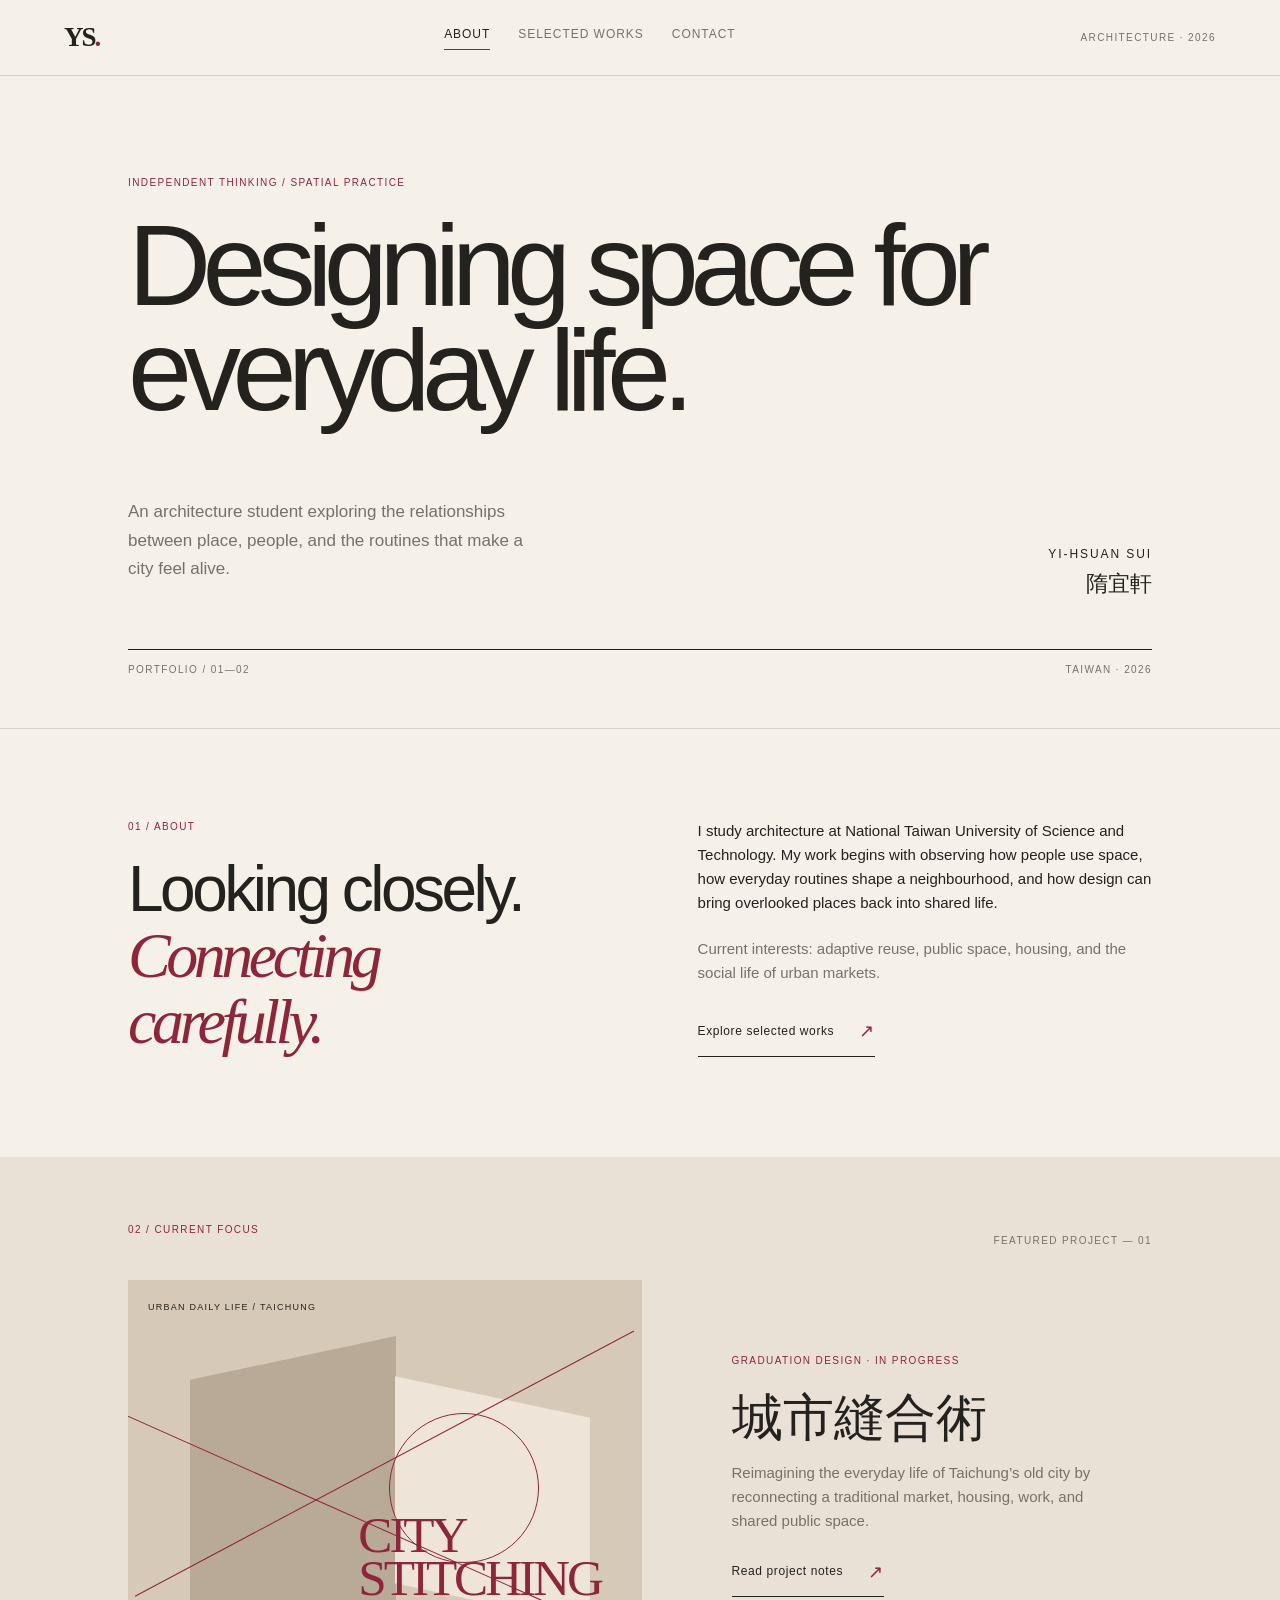
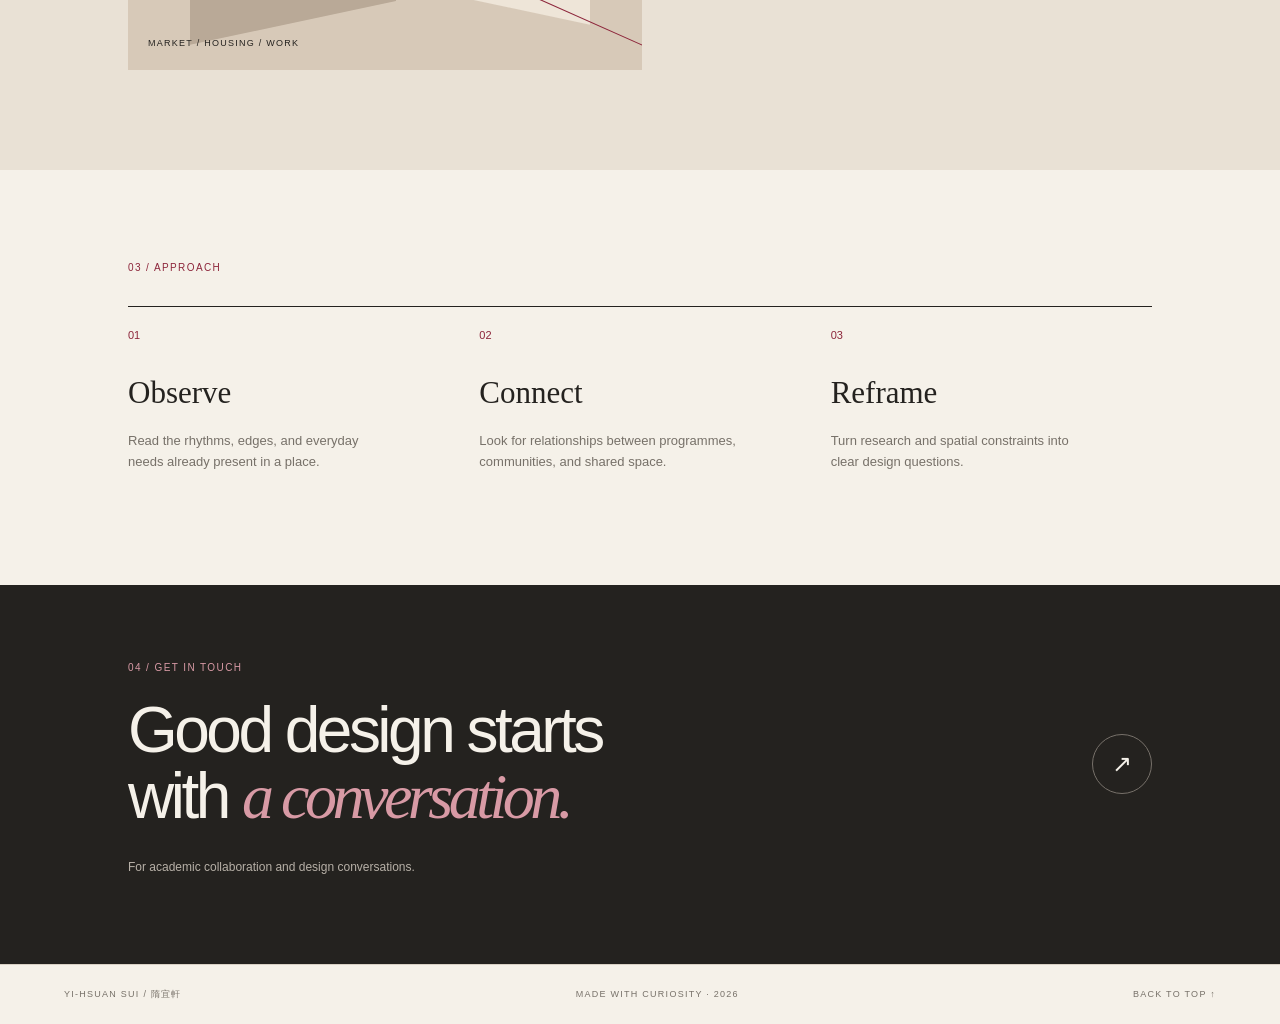
==== index.html @ 36f295ce "chore: create initial portfolio website" ====
<!doctype html>
<html lang="en">
<head>
  <meta charset="utf-8">
  <meta name="viewport" content="width=device-width, initial-scale=1">
  <meta name="description" content="Yi-Hsuan Sui — architecture, space, and everyday urban life.">
  <title>Yi-Hsuan Sui — Portfolio</title>
  <link rel="stylesheet" href="styles.css">
</head>
<body>
  <header class="site-header">
    <a class="wordmark" href="index.html">YS<span>.</span></a>
    <nav aria-label="Main navigation">
      <a class="active" href="index.html">About</a>
      <a href="works.html">Selected works</a>
      <a href="#contact">Contact</a>
    </nav>
    <span class="header-note">ARCHITECTURE · 2026</span>
  </header>

  <main>
    <section class="hero section-wrap">
      <p class="eyebrow" id="intro-kicker">INDEPENDENT THINKING / SPATIAL PRACTICE</p>
      <h1 id="hero-title">Designing space<br>for <em>everyday life.</em></h1>
      <div class="hero-bottom">
        <p class="hero-copy" id="hero-copy">An architecture student exploring the relationships between place, people, and the routines that make a city feel alive.</p>
        <div class="name-lockup">
          <span class="name-en" id="name-en">YI-HSUAN SUI</span>
          <span class="name-zh" id="name-zh">隋宜軒</span>
        </div>
      </div>
      <div class="hero-rule"><span>PORTFOLIO / 01—02</span><span>TAIWAN · 2026</span></div>
    </section>

    <section class="intro-grid section-wrap">
      <div>
        <p class="eyebrow">01 / ABOUT</p>
        <h2>Looking closely.<br><em>Connecting carefully.</em></h2>
      </div>
      <div class="intro-text">
        <p id="bio">I study architecture at National Taiwan University of Science and Technology. My work begins with observing how people use space, how everyday routines shape a neighbourhood, and how design can bring overlooked places back into shared life.</p>
        <p class="muted" id="interests">Current interests: adaptive reuse, public space, housing, and the social life of urban markets.</p>
        <a class="text-link" href="works.html">Explore selected works <span>↗</span></a>
      </div>
    </section>

    <section class="feature section-wrap">
      <div class="feature-top">
        <p class="eyebrow">02 / CURRENT FOCUS</p>
        <span class="index-number">FEATURED PROJECT — 01</span>
      </div>
      <div class="feature-panel">
        <div class="feature-art" aria-hidden="true">
          <div class="art-label art-label-top">URBAN DAILY LIFE / TAICHUNG</div>
          <div class="art-block block-a"></div><div class="art-block block-b"></div>
          <div class="art-line line-a"></div><div class="art-line line-b"></div>
          <div class="art-circle"></div>
          <span class="art-title">CITY<br>STITCHING</span>
          <span class="art-label art-label-bottom">MARKET / HOUSING / WORK</span>
        </div>
        <div class="feature-description">
          <p class="eyebrow">GRADUATION DESIGN · IN PROGRESS</p>
          <h2 id="featured-title">城市縫合術</h2>
          <p id="featured-summary">Reimagining the everyday life of Taichung’s old city by reconnecting a traditional market, housing, work, and shared public space.</p>
          <a class="text-link" href="works.html#city-stitching">Read project notes <span>↗</span></a>
        </div>
      </div>
    </section>

    <section class="principles section-wrap">
      <p class="eyebrow">03 / APPROACH</p>
      <div class="principle-list">
        <article><span class="principle-no">01</span><h3>Observe</h3><p>Read the rhythms, edges, and everyday needs already present in a place.</p></article>
        <article><span class="principle-no">02</span><h3>Connect</h3><p>Look for relationships between programmes, communities, and shared space.</p></article>
        <article><span class="principle-no">03</span><h3>Reframe</h3><p>Turn research and spatial constraints into clear design questions.</p></article>
      </div>
    </section>

    <section class="contact section-wrap" id="contact">
      <p class="eyebrow">04 / GET IN TOUCH</p>
      <div class="contact-row"><h2>Good design starts<br>with <em>a conversation.</em></h2><a class="round-link" href="works.html" aria-label="View selected works">↗</a></div>
      <p class="muted">For academic collaboration and design conversations.</p>
    </section>
  </main>

  <footer class="site-footer"><span>YI-HSUAN SUI / 隋宜軒</span><span>MADE WITH CURIOSITY · 2026</span><a href="#top">BACK TO TOP ↑</a></footer>
  <script src="script.js"></script>
</body>
</html>
---- styles.css ----
:root{--paper:#f5f1e9;--ink:#24221f;--muted:#777169;--line:#d8d0c4;--accent:#8d263b;--soft:#e9e1d5;--serif:Georgia,"Times New Roman",serif;--sans:Arial,Helvetica,sans-serif}
*{box-sizing:border-box}html{scroll-behavior:smooth}body{margin:0;background:var(--paper);color:var(--ink);font-family:var(--sans);font-size:15px;line-height:1.6}a{color:inherit;text-decoration:none}.site-header{height:76px;padding:0 5vw;display:flex;align-items:center;justify-content:space-between;border-bottom:1px solid var(--line);gap:24px}.wordmark{font-family:var(--serif);font-size:27px;letter-spacing:-2px;font-weight:bold}.wordmark span{color:var(--accent)}nav{display:flex;gap:28px;font-size:12px;letter-spacing:.08em;text-transform:uppercase}nav a{color:var(--muted)}nav a:hover,nav a.active{color:var(--ink)}nav a.active:after{content:"";display:block;width:100%;height:1px;background:var(--accent);margin-top:5px}.header-note,.eyebrow,.hero-rule,.index-number,.art-label,.site-footer{font-size:10px;letter-spacing:.14em;text-transform:uppercase}.header-note{color:var(--muted)}.section-wrap{padding-left:10vw;padding-right:10vw}.hero{padding-top:11vh;padding-bottom:50px}.eyebrow{color:var(--accent);margin:0 0 22px}.hero h1,.works-heading h1{font-size:clamp(54px,9vw,126px);line-height:.91;letter-spacing:-.075em;font-weight:500;margin:0;max-width:1000px}.hero h1 em,.intro-grid h2 em,.contact h2 em,.works-heading h1 em{font-family:var(--serif);font-weight:400;color:var(--accent);letter-spacing:-.07em}.hero-bottom{display:flex;justify-content:space-between;align-items:flex-end;gap:40px;margin-top:58px}.hero-copy{max-width:420px;color:var(--muted);font-size:17px;line-height:1.7}.name-lockup{display:flex;flex-direction:column;align-items:flex-end;gap:2px;white-space:nowrap}.name-en{font-size:12px;letter-spacing:.16em}.name-zh{font-family:var(--serif);font-size:22px}.hero-rule{display:flex;justify-content:space-between;border-top:1px solid var(--ink);padding-top:12px;margin-top:48px;color:var(--muted)}.intro-grid{display:grid;grid-template-columns:1fr 1fr;gap:9vw;padding-top:90px;padding-bottom:100px;border-top:1px solid var(--line)}.intro-grid h2,.contact h2{font-size:clamp(35px,5vw,64px);line-height:1.03;font-weight:400;letter-spacing:-.055em;margin:0}.intro-text{max-width:500px}.intro-text p{margin-top:0;margin-bottom:22px}.muted{color:var(--muted)}.text-link{display:inline-flex;gap:25px;align-items:center;border-bottom:1px solid var(--ink);padding:10px 0;font-size:12px;letter-spacing:.05em}.text-link span{color:var(--accent);font-size:18px}.feature{padding-top:65px;padding-bottom:100px;background:var(--soft)}.feature-top{display:flex;justify-content:space-between;align-items:center}.index-number{color:var(--muted)}.feature-panel{display:grid;grid-template-columns:1.1fr .9fr;gap:7vw;align-items:center;margin-top:20px}.feature-art{min-height:390px;position:relative;overflow:hidden;background:#d7c9b8;color:var(--ink);padding:20px}.art-label{position:absolute;z-index:3;font-size:9px}.art-label-top{top:20px;left:20px}.art-label-bottom{bottom:20px;left:20px}.art-block{position:absolute;background:#a89b8a}.block-a{width:40%;height:68%;left:12%;top:20%;transform:skewY(-12deg);background:#b9a997}.block-b{width:38%;height:53%;right:10%;top:30%;transform:skewY(12deg);background:#eee5d8}.art-line{position:absolute;height:1px;background:var(--accent);width:110%;left:-5%;transform:rotate(-28deg)}.line-a{top:47%}.line-b{top:64%;transform:rotate(24deg)}.art-circle{position:absolute;border:1px solid var(--accent);width:150px;height:150px;border-radius:50%;right:20%;top:34%}.art-title{position:absolute;font-family:var(--serif);font-size:clamp(28px,4vw,52px);line-height:.85;letter-spacing:-.06em;right:8%;bottom:18%;z-index:4;color:var(--accent)}.feature-description h2{font-family:var(--serif);font-size:clamp(35px,4vw,55px);font-weight:400;margin:0 0 16px;line-height:1.05}.feature-description p:not(.eyebrow){color:var(--muted);max-width:400px}.principles{padding-top:90px;padding-bottom:100px}.principle-list{display:grid;grid-template-columns:repeat(3,1fr);gap:30px;border-top:1px solid var(--ink);margin-top:30px}.principle-list article{padding-top:15px}.principle-no{font-size:11px;color:var(--accent)}.principle-list h3{font-family:var(--serif);font-size:31px;font-weight:400;margin:22px 0 10px}.principle-list p{max-width:260px;color:var(--muted);font-size:13px}.contact{background:var(--ink);color:var(--paper);padding-top:75px;padding-bottom:75px}.contact .eyebrow{color:#d89aa5}.contact-row{display:flex;justify-content:space-between;align-items:center;gap:30px}.contact h2 em{color:#d89aa5}.round-link{border:1px solid #77716a;border-radius:50%;width:60px;height:60px;display:grid;place-items:center;font-size:24px}.contact .muted{font-size:12px;margin-top:28px;color:#b7b0a7}.site-footer{display:flex;justify-content:space-between;gap:20px;padding:22px 5vw;color:var(--muted);border-top:1px solid var(--line);font-size:9px}.works-heading{padding-top:10vh;padding-bottom:30px}.heading-description{max-width:430px;margin:45px 0 0 auto;color:var(--muted);font-size:16px}.works-list{padding-top:25px;padding-bottom:80px}.project-row{display:grid;grid-template-columns:70px minmax(0,1fr) minmax(220px,.65fr);gap:25px;padding:35px 0;border-top:1px solid var(--line);scroll-margin-top:30px}.project-index{font-size:11px;color:var(--accent);padding-top:8px}.project-meta{font-size:10px;letter-spacing:.12em;color:var(--muted);text-transform:uppercase}.project-row h2{font-family:var(--serif);font-size:clamp(27px,3.5vw,44px);font-weight:400;letter-spacing:-.04em;line-height:1.1;margin:10px 0 14px}.project-row h2 .zh-title{font-family:var(--sans);font-size:.65em;letter-spacing:0;color:var(--accent);display:block;margin-top:7px}.project-summary{max-width:560px;color:var(--muted);margin:0}.project-detail{border-left:1px solid var(--line);padding-left:25px;align-self:center}.project-detail h3{font-size:10px;letter-spacing:.12em;text-transform:uppercase;font-weight:400;color:var(--accent);margin:0 0 8px}.project-detail p{font-size:13px;margin:0 0 15px}.content-note{padding-top:35px;padding-bottom:70px;border-top:1px solid var(--line)}.content-note>p:last-child{max-width:660px;color:var(--muted)}code{font-size:.9em;background:var(--soft);padding:2px 5px}.loading-note{color:var(--muted);padding:40px 0}
@media(max-width:760px){.site-header{height:auto;min-height:70px;padding:18px 6vw;flex-wrap:wrap}.header-note{display:none}nav{gap:16px;font-size:10px}.section-wrap{padding-left:6vw;padding-right:6vw}.hero{padding-top:9vh}.hero h1,.works-heading h1{font-size:clamp(49px,13vw,86px)}.hero-bottom{align-items:flex-start;flex-direction:column;gap:15px;margin-top:35px}.name-lockup{align-items:flex-start}.hero-rule{margin-top:30px}.intro-grid,.feature-panel{grid-template-columns:1fr;gap:25px}.intro-grid{padding-top:65px;padding-bottom:70px}.feature{padding-top:50px;padding-bottom:65px}.feature-art{min-height:310px}.principles{padding-top:65px;padding-bottom:70px}.principle-list{grid-template-columns:1fr;gap:15px}.principle-list article{display:grid;grid-template-columns:35px 1fr;column-gap:12px;border-bottom:1px solid var(--line);padding-bottom:16px}.principle-list h3{margin:0 0 5px}.principle-list p{grid-column:2;margin:0}.contact-row{align-items:flex-start}.round-link{flex:0 0 48px;width:48px;height:48px}.site-footer{flex-wrap:wrap;padding:20px 6vw}.heading-description{margin:30px 0 0}.project-row{grid-template-columns:35px minmax(0,1fr);gap:12px;padding:27px 0}.project-detail{grid-column:2;border-left:0;border-top:1px solid var(--line);padding:15px 0 0}.project-row h2{font-size:34px}.works-heading{padding-top:8vh}}
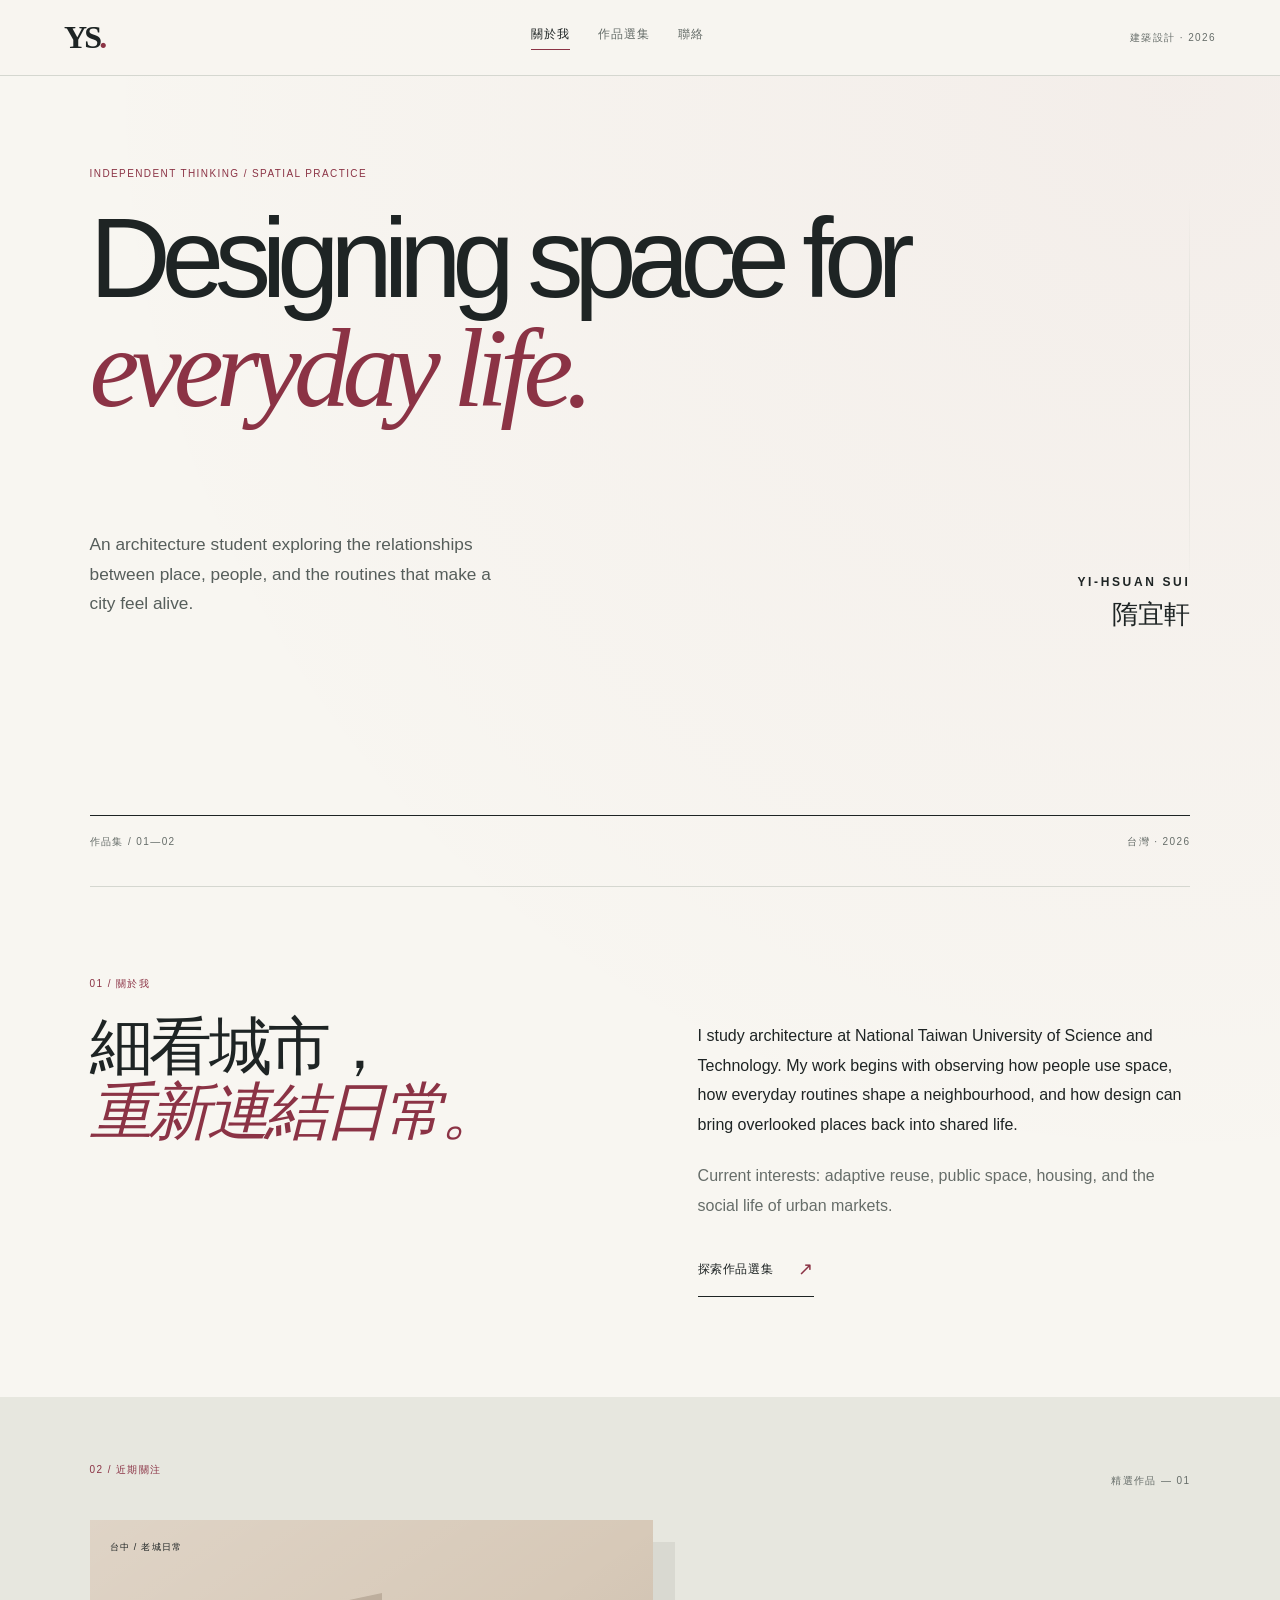
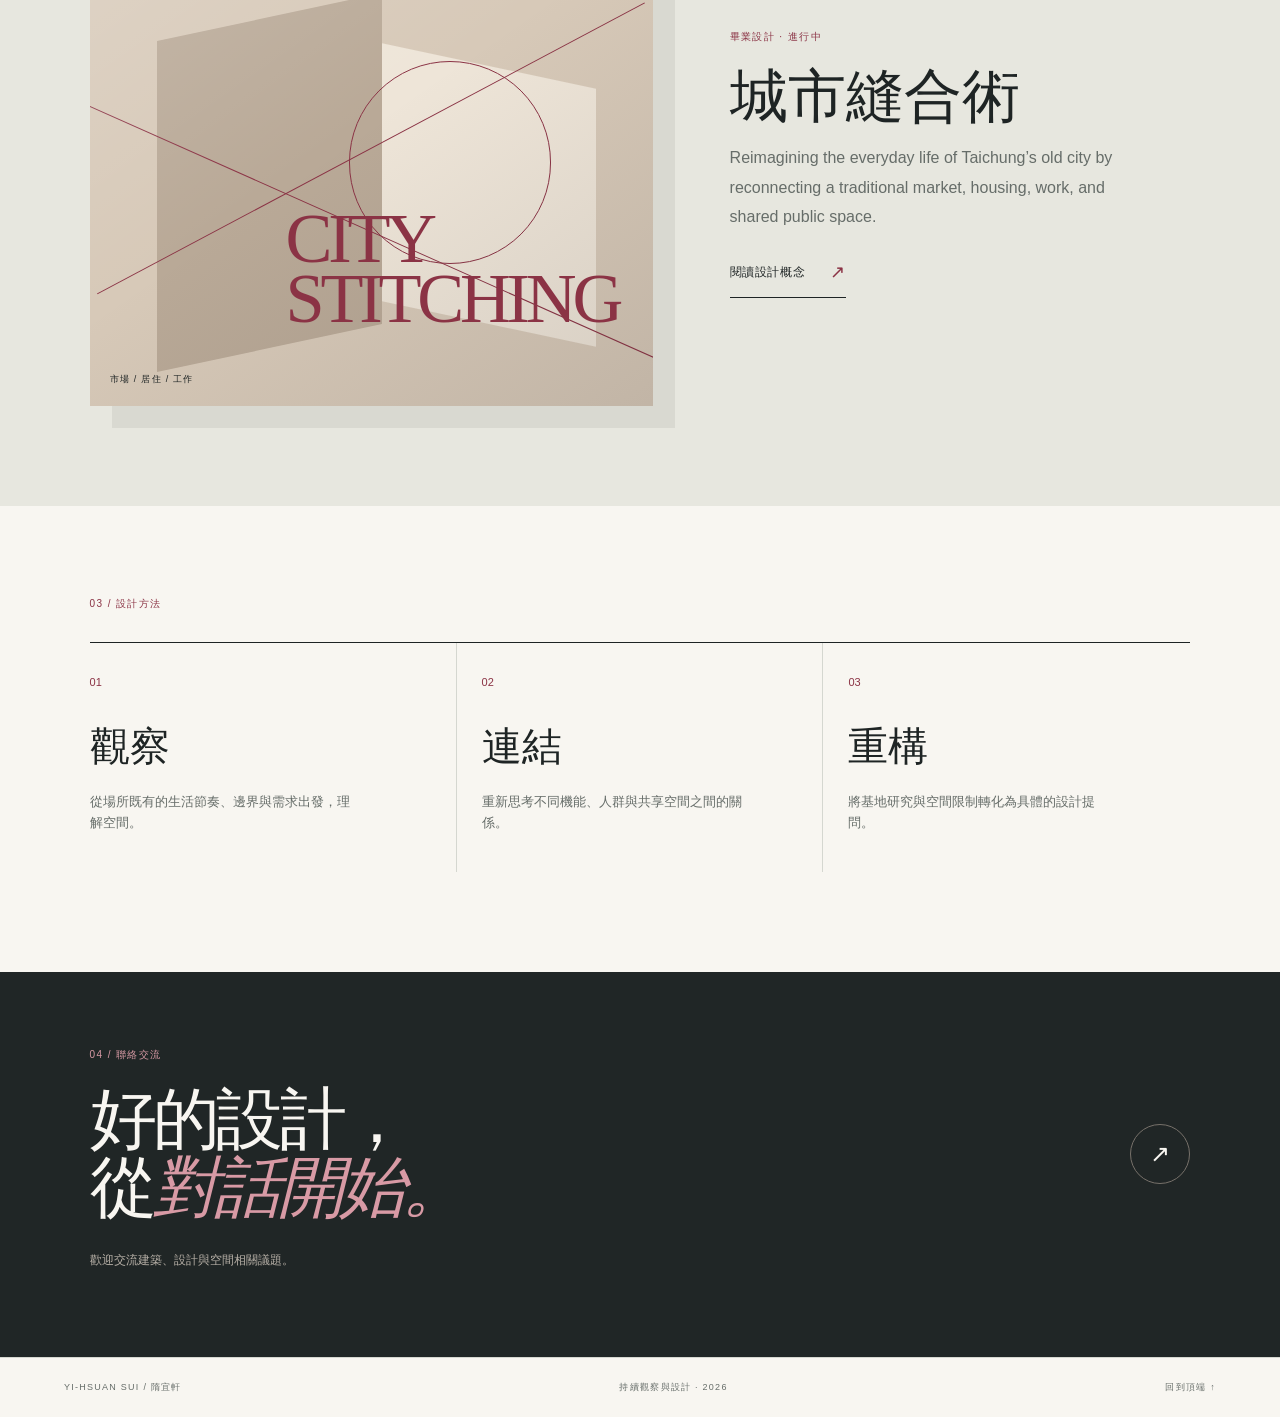
==== commit dd6d4f51: "i18n: localize index.html to Traditional Chinese" ====
--- a/index.html
+++ b/index.html
@@ -1,89 +1,89 @@
 <!doctype html>
-<html lang="en">
+<html lang="zh-Hant">
 <head>
   <meta charset="utf-8">
   <meta name="viewport" content="width=device-width, initial-scale=1">
-  <meta name="description" content="Yi-Hsuan Sui — architecture, space, and everyday urban life.">
-  <title>Yi-Hsuan Sui — Portfolio</title>
+  <meta name="description" content="隋宜軒的建築與空間設計作品集，探索城市與日常生活的關係。">
+  <title>隋宜軒 — 建築作品集</title>
   <link rel="stylesheet" href="styles.css">
 </head>
-<body>
+<body id="top">
   <header class="site-header">
     <a class="wordmark" href="index.html">YS<span>.</span></a>
-    <nav aria-label="Main navigation">
-      <a class="active" href="index.html">About</a>
-      <a href="works.html">Selected works</a>
-      <a href="#contact">Contact</a>
+    <nav aria-label="主選單">
+      <a class="active" href="index.html">關於我</a>
+      <a href="works.html">作品選集</a>
+      <a href="#contact">聯絡</a>
     </nav>
-    <span class="header-note">ARCHITECTURE · 2026</span>
+    <span class="header-note">建築設計 · 2026</span>
   </header>
 
   <main>
     <section class="hero section-wrap">
-      <p class="eyebrow" id="intro-kicker">INDEPENDENT THINKING / SPATIAL PRACTICE</p>
-      <h1 id="hero-title">Designing space<br>for <em>everyday life.</em></h1>
+      <p class="eyebrow" id="intro-kicker">空間觀察 / 建築實踐</p>
+      <h1 id="hero-title">以設計回應<br><em>日常生活。</em></h1>
       <div class="hero-bottom">
-        <p class="hero-copy" id="hero-copy">An architecture student exploring the relationships between place, people, and the routines that make a city feel alive.</p>
+        <p class="hero-copy" id="hero-copy">從人的生活出發，探索建築、城市與日常之間的連結。</p>
         <div class="name-lockup">
           <span class="name-en" id="name-en">YI-HSUAN SUI</span>
           <span class="name-zh" id="name-zh">隋宜軒</span>
         </div>
       </div>
-      <div class="hero-rule"><span>PORTFOLIO / 01—02</span><span>TAIWAN · 2026</span></div>
+      <div class="hero-rule"><span>作品集 / 01—02</span><span>台灣 · 2026</span></div>
     </section>
 
     <section class="intro-grid section-wrap">
       <div>
-        <p class="eyebrow">01 / ABOUT</p>
-        <h2>Looking closely.<br><em>Connecting carefully.</em></h2>
+        <p class="eyebrow">01 / 關於我</p>
+        <h2>細看城市，<br><em>重新連結日常。</em></h2>
       </div>
       <div class="intro-text">
-        <p id="bio">I study architecture at National Taiwan University of Science and Technology. My work begins with observing how people use space, how everyday routines shape a neighbourhood, and how design can bring overlooked places back into shared life.</p>
-        <p class="muted" id="interests">Current interests: adaptive reuse, public space, housing, and the social life of urban markets.</p>
-        <a class="text-link" href="works.html">Explore selected works <span>↗</span></a>
+        <p id="bio">就讀國立臺灣科技大學建築系，關注人們如何使用空間，以及建築如何回應城市中被忽略的日常需求。</p>
+        <p class="muted" id="interests">關注議題：都市再生、公共空間、集合住宅與傳統市場的日常生活。</p>
+        <a class="text-link" href="works.html">探索作品選集 <span>↗</span></a>
       </div>
     </section>
 
     <section class="feature section-wrap">
       <div class="feature-top">
-        <p class="eyebrow">02 / CURRENT FOCUS</p>
-        <span class="index-number">FEATURED PROJECT — 01</span>
+        <p class="eyebrow">02 / 近期關注</p>
+        <span class="index-number">精選作品 — 01</span>
       </div>
       <div class="feature-panel">
         <div class="feature-art" aria-hidden="true">
-          <div class="art-label art-label-top">URBAN DAILY LIFE / TAICHUNG</div>
+          <div class="art-label art-label-top">台中 / 老城日常</div>
           <div class="art-block block-a"></div><div class="art-block block-b"></div>
           <div class="art-line line-a"></div><div class="art-line line-b"></div>
           <div class="art-circle"></div>
           <span class="art-title">CITY<br>STITCHING</span>
-          <span class="art-label art-label-bottom">MARKET / HOUSING / WORK</span>
+          <span class="art-label art-label-bottom">市場 / 居住 / 工作</span>
         </div>
         <div class="feature-description">
-          <p class="eyebrow">GRADUATION DESIGN · IN PROGRESS</p>
+          <p class="eyebrow">畢業設計 · 進行中</p>
           <h2 id="featured-title">城市縫合術</h2>
-          <p id="featured-summary">Reimagining the everyday life of Taichung’s old city by reconnecting a traditional market, housing, work, and shared public space.</p>
-          <a class="text-link" href="works.html#city-stitching">Read project notes <span>↗</span></a>
+          <p id="featured-summary">以台中東區新民市場為核心，整合市場、社會住宅與辦公空間，重新編織老城區的日常生活。</p>
+          <a class="text-link" href="works.html#city-stitching">閱讀設計概念 <span>↗</span></a>
         </div>
       </div>
     </section>
 
     <section class="principles section-wrap">
-      <p class="eyebrow">03 / APPROACH</p>
+      <p class="eyebrow">03 / 設計方法</p>
       <div class="principle-list">
-        <article><span class="principle-no">01</span><h3>Observe</h3><p>Read the rhythms, edges, and everyday needs already present in a place.</p></article>
-        <article><span class="principle-no">02</span><h3>Connect</h3><p>Look for relationships between programmes, communities, and shared space.</p></article>
-        <article><span class="principle-no">03</span><h3>Reframe</h3><p>Turn research and spatial constraints into clear design questions.</p></article>
+        <article><span class="principle-no">01</span><h3>觀察</h3><p>從場所既有的生活節奏、邊界與需求出發，理解空間。</p></article>
+        <article><span class="principle-no">02</span><h3>連結</h3><p>重新思考不同機能、人群與共享空間之間的關係。</p></article>
+        <article><span class="principle-no">03</span><h3>重構</h3><p>將基地研究與空間限制轉化為具體的設計提問。</p></article>
       </div>
     </section>
 
     <section class="contact section-wrap" id="contact">
-      <p class="eyebrow">04 / GET IN TOUCH</p>
-      <div class="contact-row"><h2>Good design starts<br>with <em>a conversation.</em></h2><a class="round-link" href="works.html" aria-label="View selected works">↗</a></div>
-      <p class="muted">For academic collaboration and design conversations.</p>
+      <p class="eyebrow">04 / 聯絡交流</p>
+      <div class="contact-row"><h2>好的設計，<br>從<em>對話開始。</em></h2><a class="round-link" href="works.html" aria-label="查看作品選集">↗</a></div>
+      <p class="muted">歡迎交流建築、設計與空間相關議題。</p>
     </section>
   </main>
 
-  <footer class="site-footer"><span>YI-HSUAN SUI / 隋宜軒</span><span>MADE WITH CURIOSITY · 2026</span><a href="#top">BACK TO TOP ↑</a></footer>
+  <footer class="site-footer"><span>YI-HSUAN SUI / 隋宜軒</span><span>持續觀察與設計 · 2026</span><a href="#top">回到頂端 ↑</a></footer>
   <script src="script.js"></script>
 </body>
 </html>
--- a/styles.css
+++ b/styles.css
@@ -1,3 +1,74 @@
 :root{--paper:#f5f1e9;--ink:#24221f;--muted:#777169;--line:#d8d0c4;--accent:#8d263b;--soft:#e9e1d5;--serif:Georgia,"Times New Roman",serif;--sans:Arial,Helvetica,sans-serif}
 *{box-sizing:border-box}html{scroll-behavior:smooth}body{margin:0;background:var(--paper);color:var(--ink);font-family:var(--sans);font-size:15px;line-height:1.6}a{color:inherit;text-decoration:none}.site-header{height:76px;padding:0 5vw;display:flex;align-items:center;justify-content:space-between;border-bottom:1px solid var(--line);gap:24px}.wordmark{font-family:var(--serif);font-size:27px;letter-spacing:-2px;font-weight:bold}.wordmark span{color:var(--accent)}nav{display:flex;gap:28px;font-size:12px;letter-spacing:.08em;text-transform:uppercase}nav a{color:var(--muted)}nav a:hover,nav a.active{color:var(--ink)}nav a.active:after{content:"";display:block;width:100%;height:1px;background:var(--accent);margin-top:5px}.header-note,.eyebrow,.hero-rule,.index-number,.art-label,.site-footer{font-size:10px;letter-spacing:.14em;text-transform:uppercase}.header-note{color:var(--muted)}.section-wrap{padding-left:10vw;padding-right:10vw}.hero{padding-top:11vh;padding-bottom:50px}.eyebrow{color:var(--accent);margin:0 0 22px}.hero h1,.works-heading h1{font-size:clamp(54px,9vw,126px);line-height:.91;letter-spacing:-.075em;font-weight:500;margin:0;max-width:1000px}.hero h1 em,.intro-grid h2 em,.contact h2 em,.works-heading h1 em{font-family:var(--serif);font-weight:400;color:var(--accent);letter-spacing:-.07em}.hero-bottom{display:flex;justify-content:space-between;align-items:flex-end;gap:40px;margin-top:58px}.hero-copy{max-width:420px;color:var(--muted);font-size:17px;line-height:1.7}.name-lockup{display:flex;flex-direction:column;align-items:flex-end;gap:2px;white-space:nowrap}.name-en{font-size:12px;letter-spacing:.16em}.name-zh{font-family:var(--serif);font-size:22px}.hero-rule{display:flex;justify-content:space-between;border-top:1px solid var(--ink);padding-top:12px;margin-top:48px;color:var(--muted)}.intro-grid{display:grid;grid-template-columns:1fr 1fr;gap:9vw;padding-top:90px;padding-bottom:100px;border-top:1px solid var(--line)}.intro-grid h2,.contact h2{font-size:clamp(35px,5vw,64px);line-height:1.03;font-weight:400;letter-spacing:-.055em;margin:0}.intro-text{max-width:500px}.intro-text p{margin-top:0;margin-bottom:22px}.muted{color:var(--muted)}.text-link{display:inline-flex;gap:25px;align-items:center;border-bottom:1px solid var(--ink);padding:10px 0;font-size:12px;letter-spacing:.05em}.text-link span{color:var(--accent);font-size:18px}.feature{padding-top:65px;padding-bottom:100px;background:var(--soft)}.feature-top{display:flex;justify-content:space-between;align-items:center}.index-number{color:var(--muted)}.feature-panel{display:grid;grid-template-columns:1.1fr .9fr;gap:7vw;align-items:center;margin-top:20px}.feature-art{min-height:390px;position:relative;overflow:hidden;background:#d7c9b8;color:var(--ink);padding:20px}.art-label{position:absolute;z-index:3;font-size:9px}.art-label-top{top:20px;left:20px}.art-label-bottom{bottom:20px;left:20px}.art-block{position:absolute;background:#a89b8a}.block-a{width:40%;height:68%;left:12%;top:20%;transform:skewY(-12deg);background:#b9a997}.block-b{width:38%;height:53%;right:10%;top:30%;transform:skewY(12deg);background:#eee5d8}.art-line{position:absolute;height:1px;background:var(--accent);width:110%;left:-5%;transform:rotate(-28deg)}.line-a{top:47%}.line-b{top:64%;transform:rotate(24deg)}.art-circle{position:absolute;border:1px solid var(--accent);width:150px;height:150px;border-radius:50%;right:20%;top:34%}.art-title{position:absolute;font-family:var(--serif);font-size:clamp(28px,4vw,52px);line-height:.85;letter-spacing:-.06em;right:8%;bottom:18%;z-index:4;color:var(--accent)}.feature-description h2{font-family:var(--serif);font-size:clamp(35px,4vw,55px);font-weight:400;margin:0 0 16px;line-height:1.05}.feature-description p:not(.eyebrow){color:var(--muted);max-width:400px}.principles{padding-top:90px;padding-bottom:100px}.principle-list{display:grid;grid-template-columns:repeat(3,1fr);gap:30px;border-top:1px solid var(--ink);margin-top:30px}.principle-list article{padding-top:15px}.principle-no{font-size:11px;color:var(--accent)}.principle-list h3{font-family:var(--serif);font-size:31px;font-weight:400;margin:22px 0 10px}.principle-list p{max-width:260px;color:var(--muted);font-size:13px}.contact{background:var(--ink);color:var(--paper);padding-top:75px;padding-bottom:75px}.contact .eyebrow{color:#d89aa5}.contact-row{display:flex;justify-content:space-between;align-items:center;gap:30px}.contact h2 em{color:#d89aa5}.round-link{border:1px solid #77716a;border-radius:50%;width:60px;height:60px;display:grid;place-items:center;font-size:24px}.contact .muted{font-size:12px;margin-top:28px;color:#b7b0a7}.site-footer{display:flex;justify-content:space-between;gap:20px;padding:22px 5vw;color:var(--muted);border-top:1px solid var(--line);font-size:9px}.works-heading{padding-top:10vh;padding-bottom:30px}.heading-description{max-width:430px;margin:45px 0 0 auto;color:var(--muted);font-size:16px}.works-list{padding-top:25px;padding-bottom:80px}.project-row{display:grid;grid-template-columns:70px minmax(0,1fr) minmax(220px,.65fr);gap:25px;padding:35px 0;border-top:1px solid var(--line);scroll-margin-top:30px}.project-index{font-size:11px;color:var(--accent);padding-top:8px}.project-meta{font-size:10px;letter-spacing:.12em;color:var(--muted);text-transform:uppercase}.project-row h2{font-family:var(--serif);font-size:clamp(27px,3.5vw,44px);font-weight:400;letter-spacing:-.04em;line-height:1.1;margin:10px 0 14px}.project-row h2 .zh-title{font-family:var(--sans);font-size:.65em;letter-spacing:0;color:var(--accent);display:block;margin-top:7px}.project-summary{max-width:560px;color:var(--muted);margin:0}.project-detail{border-left:1px solid var(--line);padding-left:25px;align-self:center}.project-detail h3{font-size:10px;letter-spacing:.12em;text-transform:uppercase;font-weight:400;color:var(--accent);margin:0 0 8px}.project-detail p{font-size:13px;margin:0 0 15px}.content-note{padding-top:35px;padding-bottom:70px;border-top:1px solid var(--line)}.content-note>p:last-child{max-width:660px;color:var(--muted)}code{font-size:.9em;background:var(--soft);padding:2px 5px}.loading-note{color:var(--muted);padding:40px 0}
 @media(max-width:760px){.site-header{height:auto;min-height:70px;padding:18px 6vw;flex-wrap:wrap}.header-note{display:none}nav{gap:16px;font-size:10px}.section-wrap{padding-left:6vw;padding-right:6vw}.hero{padding-top:9vh}.hero h1,.works-heading h1{font-size:clamp(49px,13vw,86px)}.hero-bottom{align-items:flex-start;flex-direction:column;gap:15px;margin-top:35px}.name-lockup{align-items:flex-start}.hero-rule{margin-top:30px}.intro-grid,.feature-panel{grid-template-columns:1fr;gap:25px}.intro-grid{padding-top:65px;padding-bottom:70px}.feature{padding-top:50px;padding-bottom:65px}.feature-art{min-height:310px}.principles{padding-top:65px;padding-bottom:70px}.principle-list{grid-template-columns:1fr;gap:15px}.principle-list article{display:grid;grid-template-columns:35px 1fr;column-gap:12px;border-bottom:1px solid var(--line);padding-bottom:16px}.principle-list h3{margin:0 0 5px}.principle-list p{grid-column:2;margin:0}.contact-row{align-items:flex-start}.round-link{flex:0 0 48px;width:48px;height:48px}.site-footer{flex-wrap:wrap;padding:20px 6vw}.heading-description{margin:30px 0 0}.project-row{grid-template-columns:35px minmax(0,1fr);gap:12px;padding:27px 0}.project-detail{grid-column:2;border-left:0;border-top:1px solid var(--line);padding:15px 0 0}.project-row h2{font-size:34px}.works-heading{padding-top:8vh}}
+
+
+/* Editorial refinement — intentionally plain CSS, no build step required */
+:root{--paper:#f8f6f1;--ink:#1e2424;--muted:#666d69;--line:#d5d7d0;--accent:#8b3345;--soft:#e9e8df;--serif:"Iowan Old Style","Baskerville",Georgia,serif;--sans:"Helvetica Neue",Arial,sans-serif}
+body{background-image:radial-gradient(circle at 92% 3%,rgba(139,51,69,.045),transparent 35%);-webkit-font-smoothing:antialiased}
+::selection{background:#8b3345;color:white}
+a:focus-visible{outline:2px solid var(--accent);outline-offset:5px}
+.site-header{position:relative;z-index:5;background:rgba(248,246,241,.95);border-bottom-color:var(--line)}
+.wordmark{font-size:32px;letter-spacing:-.09em}
+nav a{transition:color .2s ease}
+.section-wrap{padding-left:max(7vw,calc((100vw - 1350px)/2));padding-right:max(7vw,calc((100vw - 1350px)/2))}
+.hero{position:relative;min-height:min(810px,92vh);display:flex;flex-direction:column;justify-content:center;padding-top:90px;padding-bottom:36px}
+.hero:before{content:"";position:absolute;right:7%;top:15%;height:48%;width:1px;background:linear-gradient(transparent,var(--line),transparent);pointer-events:none}
+.hero h1{font-size:clamp(60px,8.8vw,146px);max-width:1150px;letter-spacing:-.084em;line-height:.97}
+.hero h1 em{font-style:italic;white-space:normal}
+.hero-bottom{margin-top:clamp(45px,7vw,105px)}
+.hero-copy{font-size:clamp(16px,1.35vw,19px);color:#565e5b}
+.name-en{font-weight:700;letter-spacing:.22em}
+.name-zh{font-size:26px}
+.hero-rule{margin-top:auto;padding-top:18px}
+.intro-grid{border-top:0;position:relative}
+.intro-grid:before{content:"";position:absolute;left:7%;right:7%;top:0;border-top:1px solid var(--line)}
+.intro-grid h2{font-size:clamp(42px,4.9vw,75px)}
+.intro-text{padding-top:45px;font-size:16px;line-height:1.85}
+.feature{background:#e7e7df}
+.feature-panel{gap:clamp(30px,6vw,110px)}
+.feature-art{min-height:clamp(360px,38vw,580px);box-shadow:22px 22px 0 rgba(31,39,38,.07);isolation:isolate}
+.feature-art:after{content:"";position:absolute;inset:0;background:linear-gradient(145deg,rgba(255,255,255,.2),transparent 45%,rgba(40,35,35,.12));pointer-events:none}
+.art-title{font-size:clamp(48px,5.5vw,84px);right:6%;bottom:16%}
+.art-circle{width:36%;height:auto;aspect-ratio:1;right:18%;top:29%}
+.feature-description h2{font-size:clamp(44px,4.5vw,72px)}
+.feature-description p:not(.eyebrow){font-size:16px;line-height:1.85}
+.text-link{transition:gap .2s ease,color .2s ease}
+.text-link:hover{gap:36px;color:var(--accent)}
+.principle-list{gap:0}
+.principle-list article{padding:26px 25px 25px 0;border-right:1px solid var(--line)}
+.principle-list article:not(:first-child){padding-left:25px}
+.principle-list article:last-child{border-right:0}
+.principle-list h3{font-size:40px}
+.contact{background:#202626}
+.contact h2{font-size:clamp(44px,5.2vw,80px)}
+.round-link{transition:background .2s ease,transform .2s ease}
+.round-link:hover{background:var(--accent);transform:rotate(45deg)}
+.works-heading{padding-top:clamp(80px,10vh,150px)}
+.works-heading h1{font-size:clamp(64px,9vw,138px)}
+.heading-description{font-size:18px;line-height:1.75}
+.project-row{transition:background .25s ease;position:relative}
+.project-row:hover{background:rgba(139,51,69,.035)}
+.project-row h2{font-size:clamp(36px,3.5vw,56px)}
+.project-meta{color:var(--accent)}
+.project-summary{line-height:1.8}
+.project-detail{line-height:1.7}
+.content-note{background:#efeee8}
+@media(max-width:760px){
+ .site-header{gap:10px}.wordmark{font-size:29px}
+ .section-wrap{padding-left:6vw;padding-right:6vw}
+ .hero{min-height:75vh;padding-top:80px;padding-bottom:28px}
+ .hero:before{display:none}
+ .hero h1{font-size:clamp(51px,12vw,85px);line-height:1.02;letter-spacing:-.08em}
+ .hero-bottom{margin-top:50px}
+ .hero-rule{margin-top:45px}
+ .intro-grid:before{left:6%;right:6%}
+ .intro-text{padding-top:0}
+ .feature-art{min-height:350px;box-shadow:10px 10px 0 rgba(31,39,38,.07)}
+ .art-title{font-size:clamp(44px,11vw,70px)}
+ .principle-list article,.principle-list article:not(:first-child){padding:17px 0;border-right:0}
+ .contact h2{font-size:clamp(39px,9vw,62px)}
+ .works-heading h1{font-size:clamp(52px,12vw,92px)}
+ .project-row h2{font-size:clamp(31px,8vw,44px)}
+}
+@media(prefers-reduced-motion:reduce){html{scroll-behavior:auto}*,*:before,*:after{transition:none!important}}
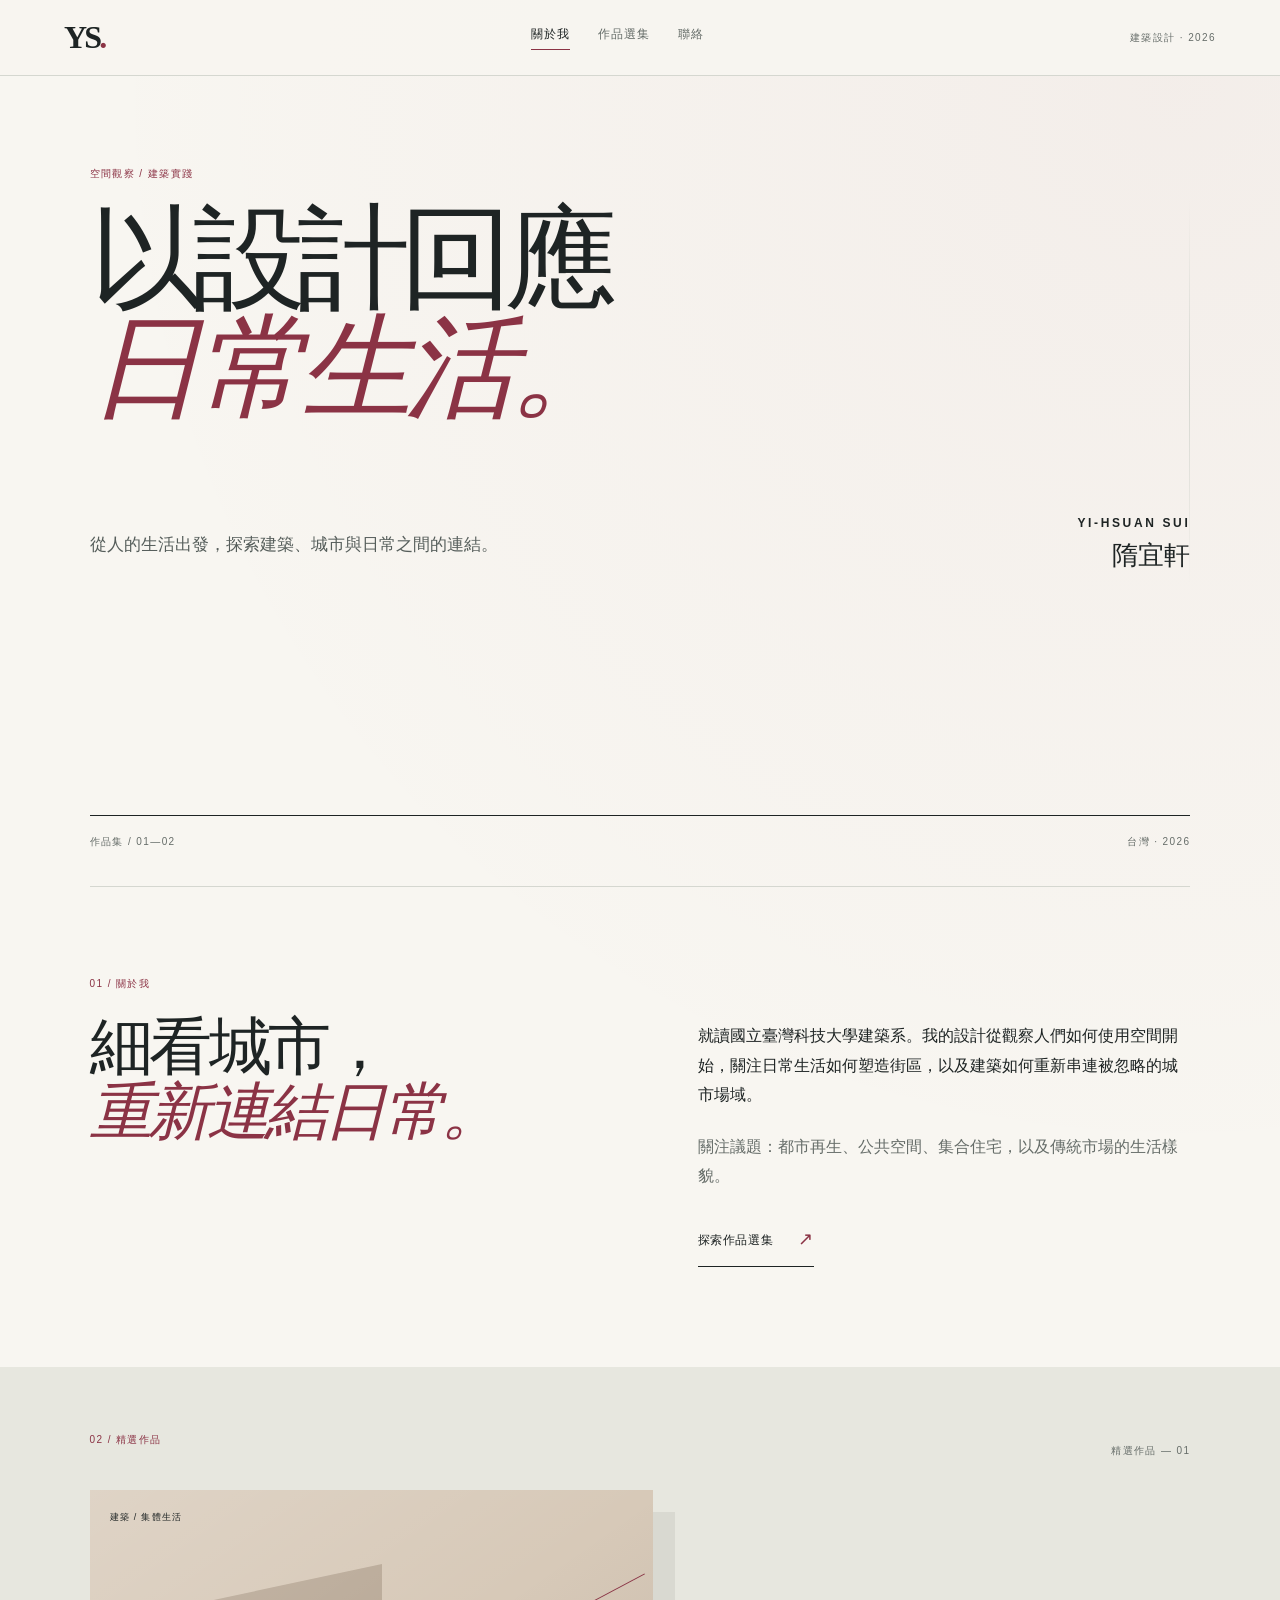
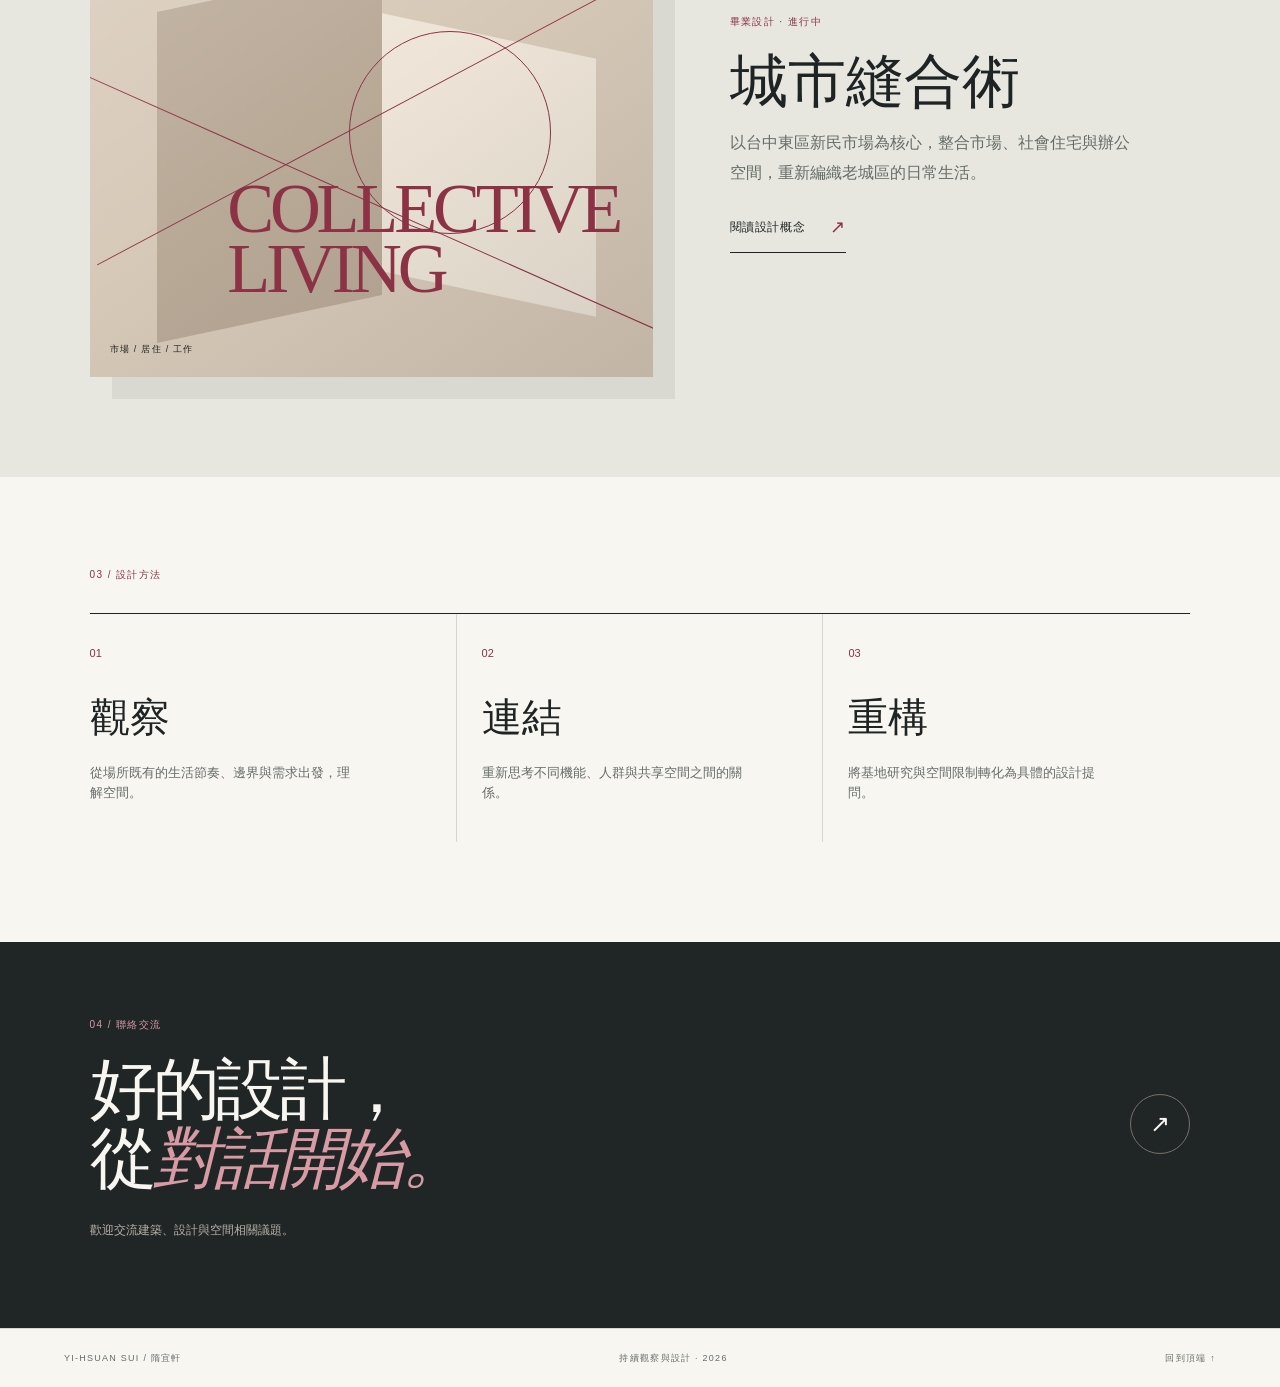
==== commit 26a3731d: "content: feature a project from the uploaded portfolio" ====
--- a/index.html
+++ b/index.html
@@ -46,23 +46,23 @@
 
     <section class="feature section-wrap">
       <div class="feature-top">
-        <p class="eyebrow">02 / 近期關注</p>
+        <p class="eyebrow">02 / 精選作品</p>
         <span class="index-number">精選作品 — 01</span>
       </div>
       <div class="feature-panel">
         <div class="feature-art" aria-hidden="true">
-          <div class="art-label art-label-top">台中 / 老城日常</div>
+          <div class="art-label art-label-top">建築 / 集體生活</div>
           <div class="art-block block-a"></div><div class="art-block block-b"></div>
           <div class="art-line line-a"></div><div class="art-line line-b"></div>
           <div class="art-circle"></div>
-          <span class="art-title">CITY<br>STITCHING</span>
+          <span class="art-title">COLLECTIVE<br>LIVING</span>
           <span class="art-label art-label-bottom">市場 / 居住 / 工作</span>
         </div>
         <div class="feature-description">
           <p class="eyebrow">畢業設計 · 進行中</p>
           <h2 id="featured-title">城市縫合術</h2>
           <p id="featured-summary">以台中東區新民市場為核心，整合市場、社會住宅與辦公空間，重新編織老城區的日常生活。</p>
-          <a class="text-link" href="works.html#city-stitching">閱讀設計概念 <span>↗</span></a>
+          <a class="text-link" href="works.html#collective-living">閱讀設計概念 <span>↗</span></a>
         </div>
       </div>
     </section>
--- a/styles.css
+++ b/styles.css
@@ -72,3 +72,21 @@
  .project-row h2{font-size:clamp(31px,8vw,44px)}
 }
 @media(prefers-reduced-motion:reduce){html{scroll-behavior:auto}*,*:before,*:after{transition:none!important}}
+
+
+/* Portfolio case studies, maintained through data/projects.json */
+.project-row{grid-template-columns:55px minmax(0,1fr) minmax(200px,.38fr);align-items:start;gap:clamp(16px,3vw,45px);padding:55px 0}
+.project-row h2{font-family:var(--sans);font-weight:500;letter-spacing:-.05em}
+.project-row h2 .zh-title{font-family:var(--serif);font-size:.45em;letter-spacing:0;font-weight:400;color:var(--muted)}
+.project-gallery{margin-top:36px;display:grid;gap:45px}
+.gallery-section{border-top:1px solid var(--line);padding-top:15px}
+.gallery-section>h3{font-size:15px;font-weight:600;margin:0 0 6px;letter-spacing:.06em}
+.gallery-section>p{font-size:13px;color:var(--muted);margin:0 0 18px;line-height:1.8}
+.gallery-pages{display:grid;grid-template-columns:repeat(auto-fit,minmax(min(100%,260px),1fr));gap:18px;align-items:start}
+.portfolio-page{margin:0}
+.portfolio-image{display:block;width:100%;height:auto;aspect-ratio:1;object-fit:contain;background:#fff;border:1px solid var(--line)}
+.portfolio-page figcaption{font-size:10px;letter-spacing:.1em;color:var(--muted);padding-top:9px}
+.image-missing{display:grid;place-items:center;min-height:210px;padding:25px;border:1px dashed var(--line);background:var(--soft);color:var(--muted);text-align:center;font-size:13px}
+.project-detail{position:sticky;top:30px}
+@media(max-width:950px){.project-row{grid-template-columns:40px minmax(0,1fr)}.project-detail{position:static;grid-column:2;border-left:0;border-top:1px solid var(--line);padding:18px 0 0}.gallery-pages{grid-template-columns:repeat(auto-fit,minmax(min(100%,220px),1fr))}}
+@media(max-width:600px){.project-row{padding:38px 0}.project-gallery{margin-top:26px;gap:30px}.gallery-pages{grid-template-columns:1fr}.portfolio-image{max-height:none}}
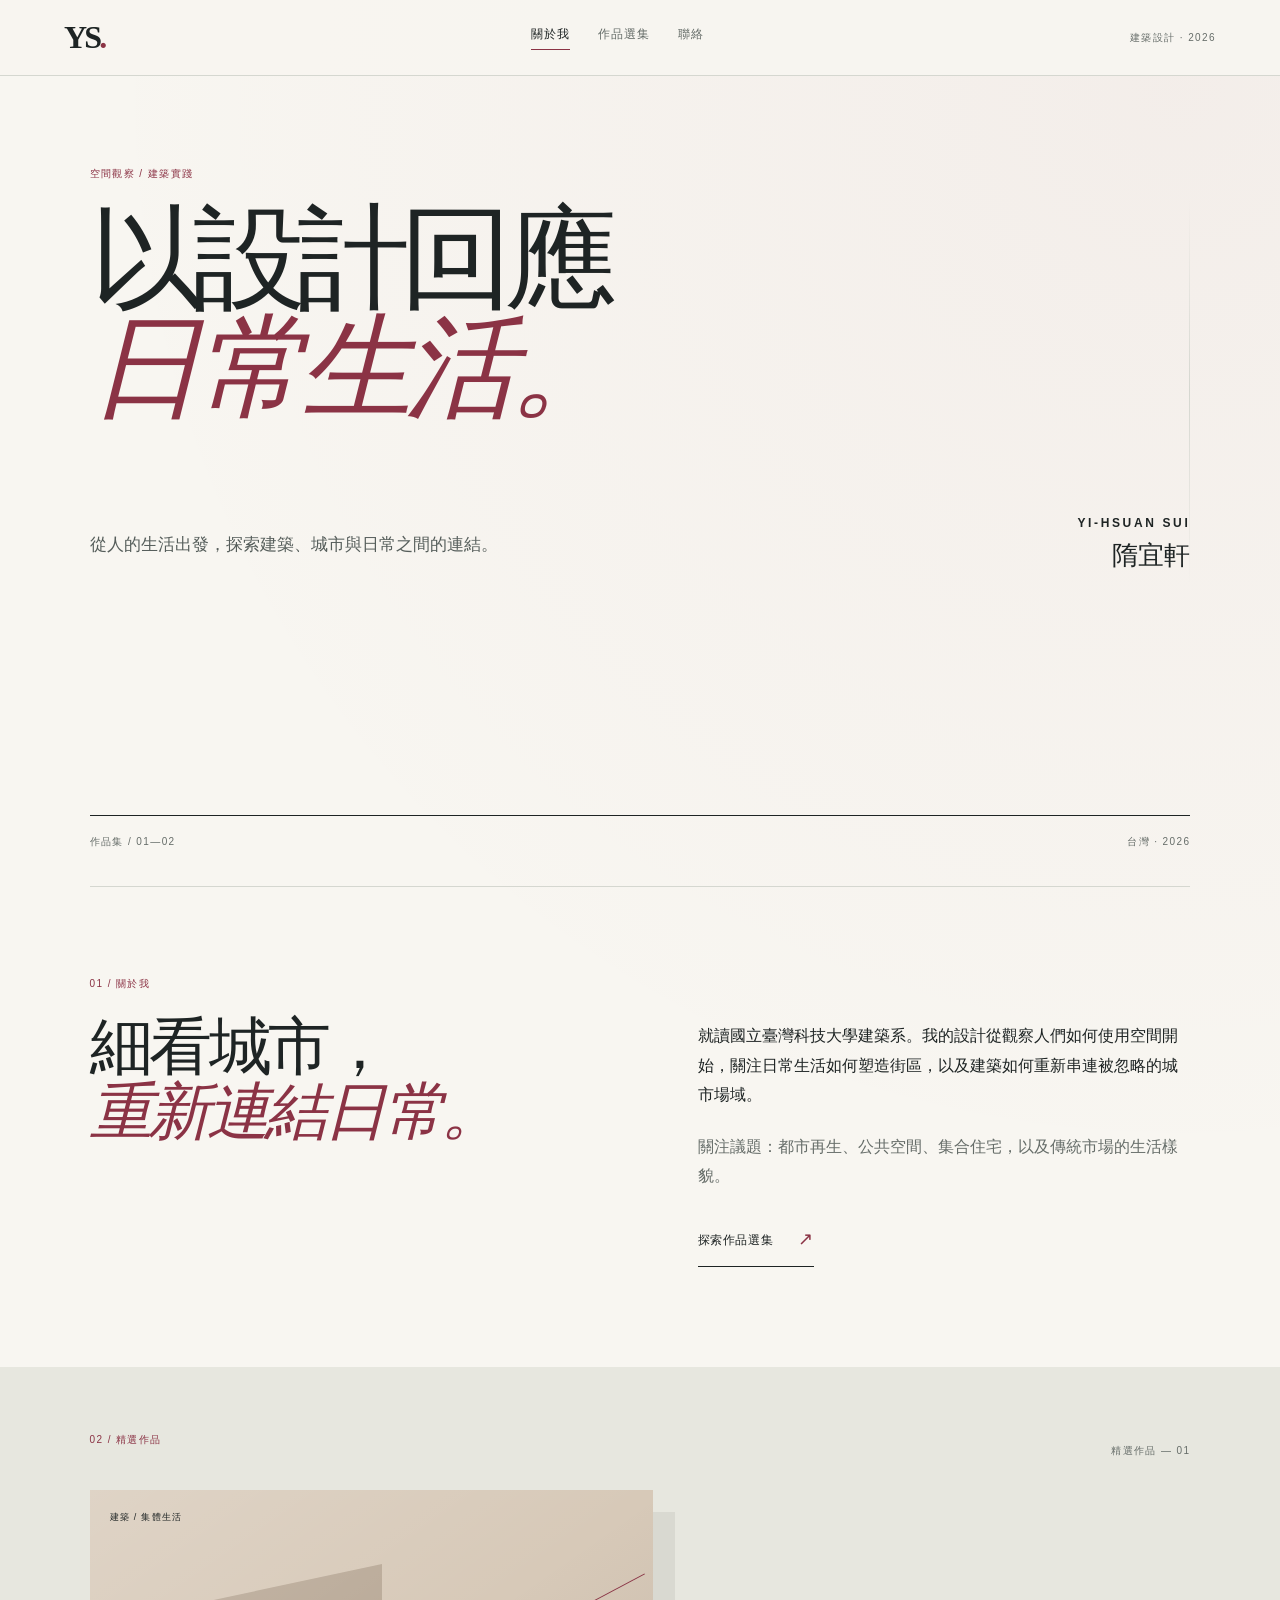
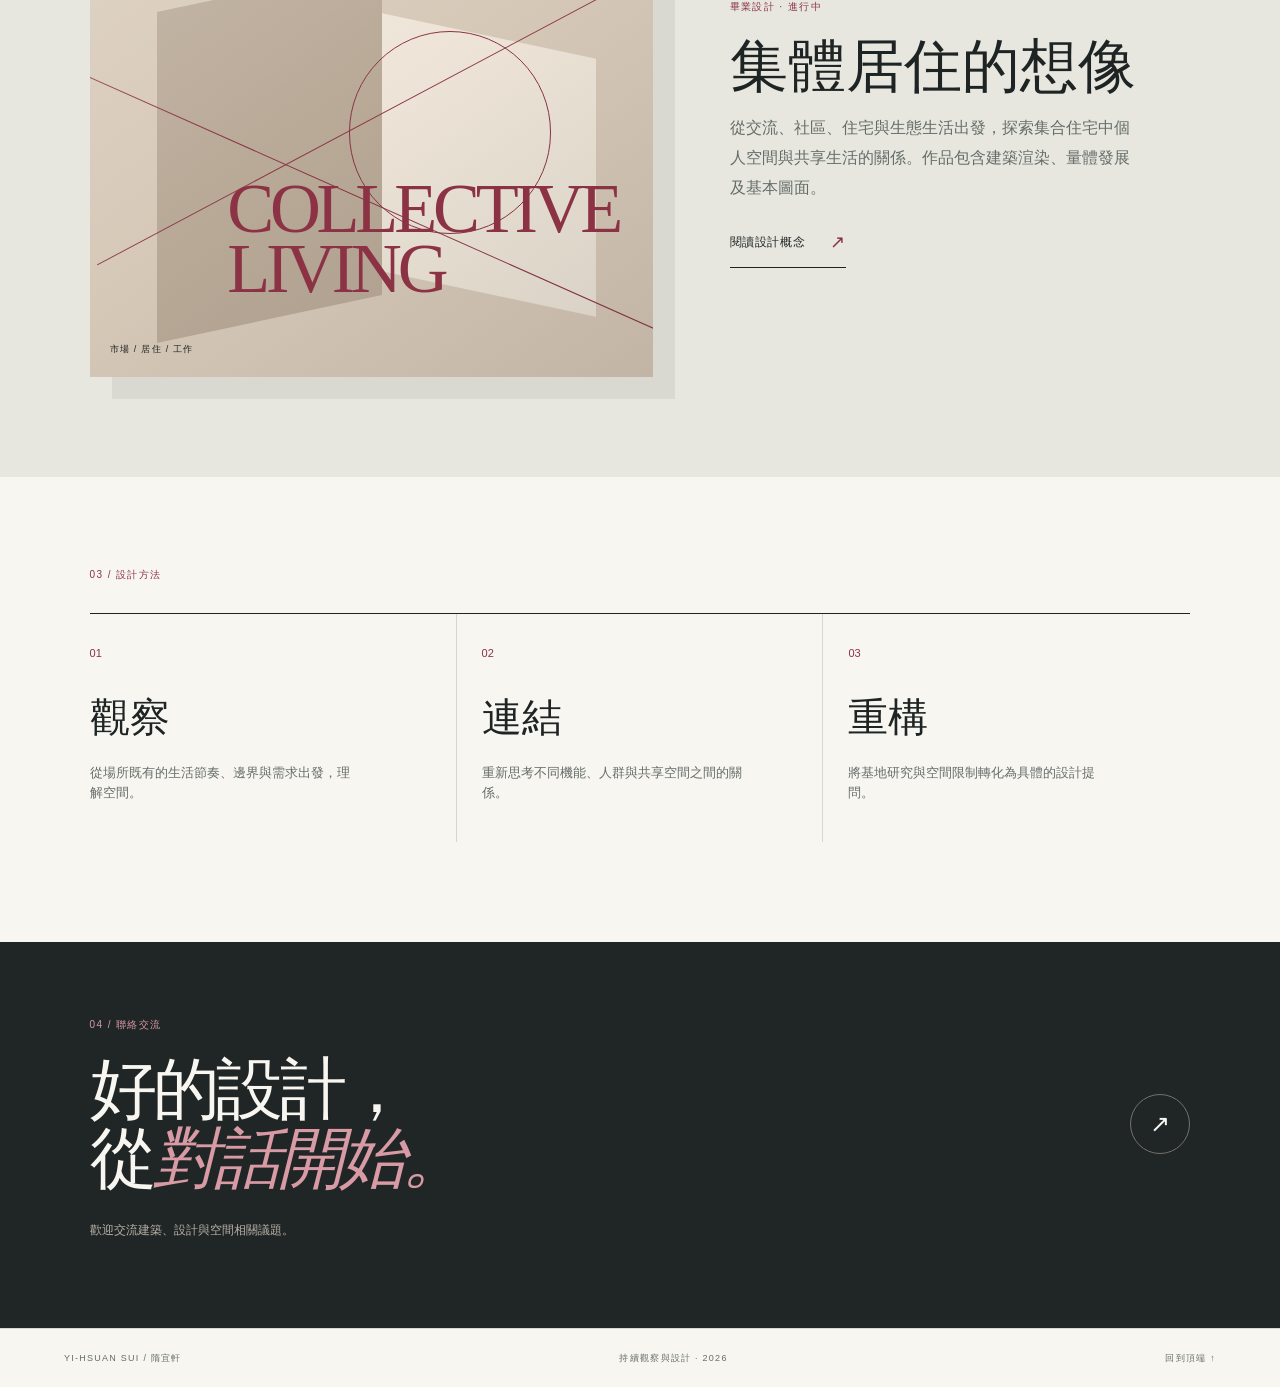
==== commit 5a22d5e2: "fix: refresh portfolio content assets and correct copy" ====
--- a/index.html
+++ b/index.html
@@ -84,6 +84,6 @@
   </main>
 
   <footer class="site-footer"><span>YI-HSUAN SUI / 隋宜軒</span><span>持續觀察與設計 · 2026</span><a href="#top">回到頂端 ↑</a></footer>
-  <script src="script.js"></script>
+  <script src="script.js?v=20261026-2"></script>
 </body>
 </html>
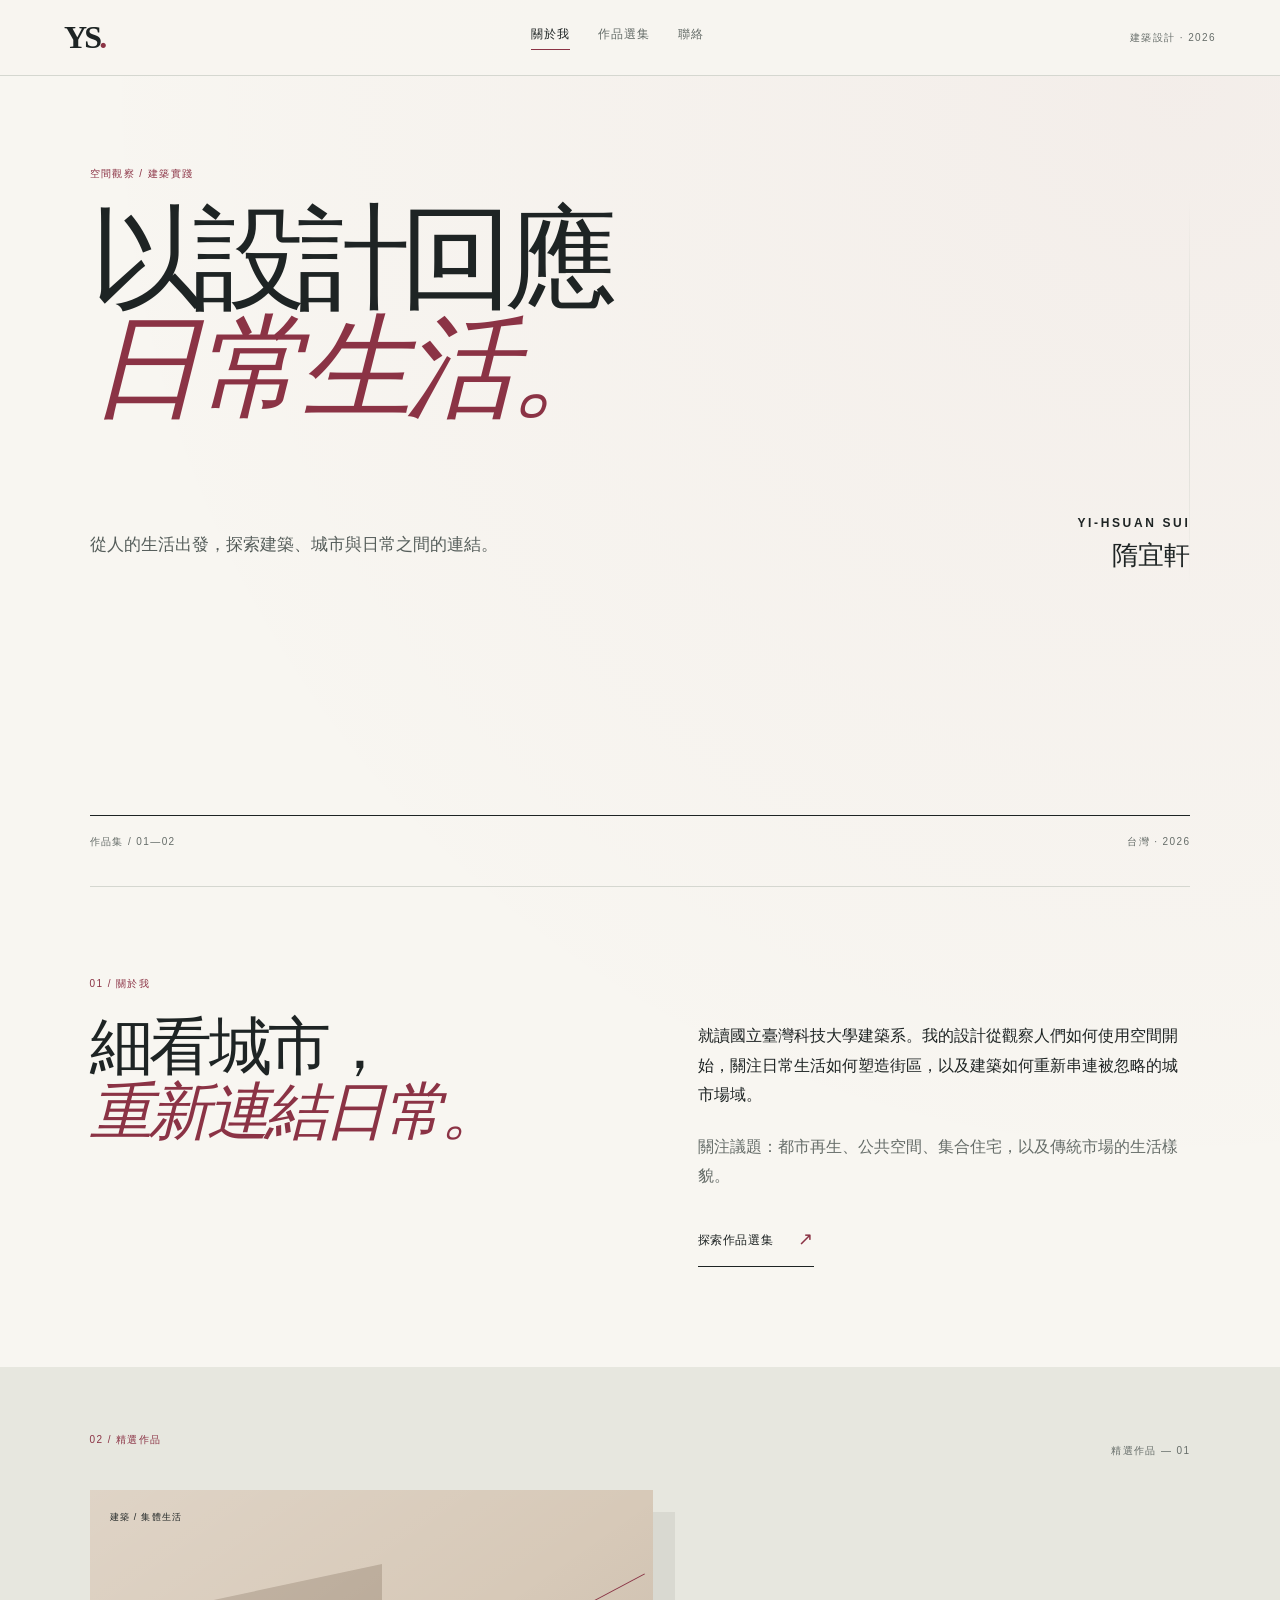
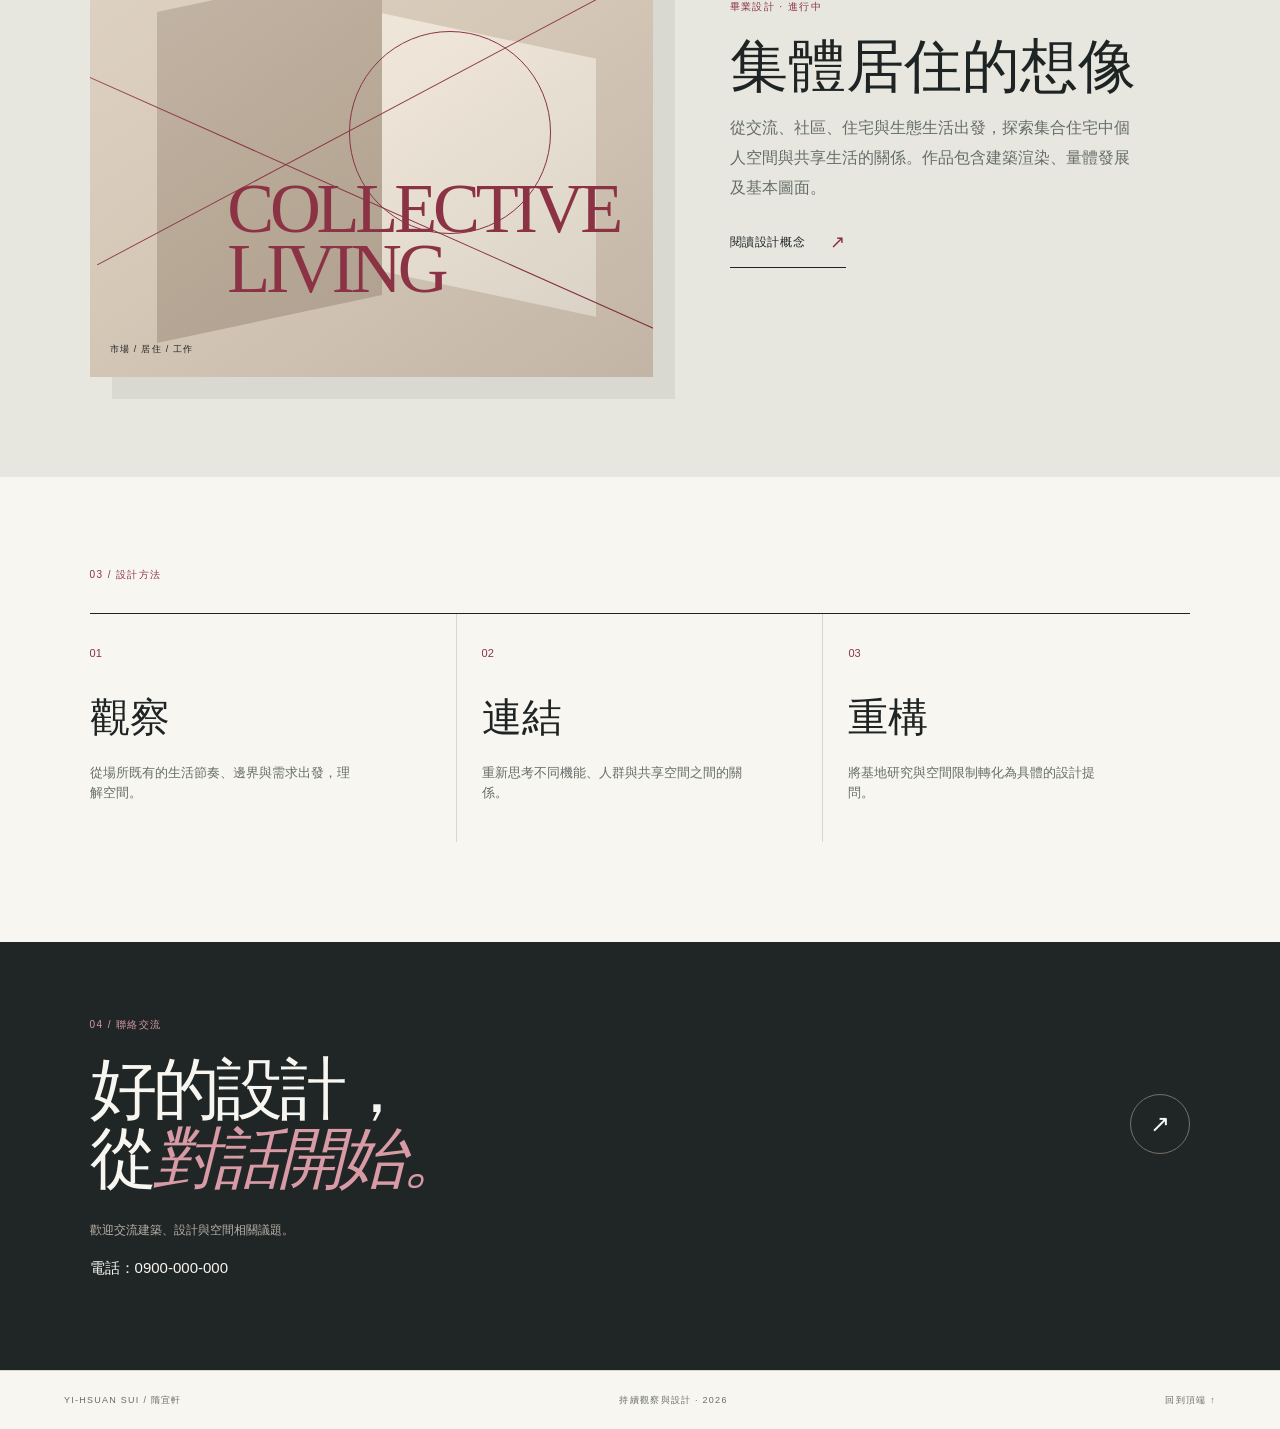
==== commit 3a409d34: "Display phone number in homepage contact section" ====
--- a/index.html
+++ b/index.html
@@ -80,6 +80,7 @@
       <p class="eyebrow">04 / 聯絡交流</p>
       <div class="contact-row"><h2>好的設計，<br>從<em>對話開始。</em></h2><a class="round-link" href="works.html" aria-label="查看作品選集">↗</a></div>
       <p class="muted">歡迎交流建築、設計與空間相關議題。</p>
+      <p class="contact-phone">電話：<a href="tel:0900000000" id="contact-phone">0900-000-000</a></p>
     </section>
   </main>
 
--- a/styles.css
+++ b/styles.css
@@ -90,3 +90,35 @@
 .project-detail{position:sticky;top:30px}
 @media(max-width:950px){.project-row{grid-template-columns:40px minmax(0,1fr)}.project-detail{position:static;grid-column:2;border-left:0;border-top:1px solid var(--line);padding:18px 0 0}.gallery-pages{grid-template-columns:repeat(auto-fit,minmax(min(100%,220px),1fr))}}
 @media(max-width:600px){.project-row{padding:38px 0}.project-gallery{margin-top:26px;gap:30px}.gallery-pages{grid-template-columns:1fr}.portfolio-image{max-height:none}}
+
+
+/* Individual project pages */
+.project-open{display:inline-flex;align-items:center;margin-top:22px;padding:11px 0;border-bottom:1px solid var(--accent);font-size:13px;color:var(--accent);letter-spacing:.05em;transition:padding .2s ease}
+.project-open:hover{padding-left:9px}
+.detail-heading{padding-top:clamp(55px,8vw,125px);padding-bottom:70px}
+.detail-back{display:inline-block;margin-bottom:70px;color:var(--muted);font-size:13px}
+.detail-back:hover{color:var(--accent)}
+.detail-heading h1{font-size:clamp(42px,6.5vw,98px);letter-spacing:-.07em;font-weight:500;line-height:1.13;margin:12px 0 18px}
+.detail-subtitle{font-family:var(--serif);font-size:clamp(20px,2.7vw,36px);font-style:italic;color:var(--accent);margin:0 0 35px}
+.detail-lead{font-size:clamp(17px,1.6vw,23px);line-height:1.8;max-width:850px;color:var(--muted)}
+.detail-body{background:#e9e8e1;padding-top:70px;padding-bottom:110px}
+.detail-info{display:grid;grid-template-columns:200px minmax(0,1fr);gap:10px 50px;max-width:900px;margin-bottom:90px}
+.detail-info p{margin:0 0 18px;line-height:1.8}
+.detail-fact{font-size:12px;color:var(--accent);letter-spacing:.08em;padding-top:5px}
+.detail-gallery{display:grid;gap:100px}
+.detail-section{border-top:1px solid var(--line);padding-top:28px}
+.detail-section h2{font-size:clamp(28px,3.5vw,52px);font-weight:500;letter-spacing:-.04em;margin:0 0 10px}
+.detail-section-copy{color:var(--muted);max-width:760px;margin:0 0 30px;line-height:1.8}
+.detail-images{display:grid;grid-template-columns:repeat(auto-fit,minmax(min(100%,420px),1fr));gap:25px}
+.detail-figure{margin:0}
+.detail-image{width:100%;height:auto;display:block;background:#fff;box-shadow:0 8px 30px rgba(20,20,20,.045)}
+.detail-figure figcaption{font-size:11px;color:var(--muted);padding-top:10px}
+.detail-next{padding-top:85px;padding-bottom:100px}
+.detail-next-link{font-size:clamp(26px,4vw,56px);letter-spacing:-.05em;line-height:1.3}
+.detail-next-link:hover{color:var(--accent)}
+@media(max-width:760px){.detail-heading{padding-top:45px;padding-bottom:45px}.detail-back{margin-bottom:55px}.detail-body{padding-top:45px;padding-bottom:65px}.detail-info{grid-template-columns:1fr;gap:0;margin-bottom:55px}.detail-info p{margin-bottom:25px}.detail-gallery{gap:65px}.detail-images{grid-template-columns:1fr}.detail-next{padding-top:65px;padding-bottom:70px}}
+
+/* Full-width work previews without right-hand sidebar */
+.works-list .project-row{grid-template-columns:55px minmax(0,1fr);gap:clamp(16px,3vw,45px)}
+.works-list .project-row>div:nth-child(2){max-width:940px}
+@media(max-width:760px){.works-list .project-row{grid-template-columns:35px minmax(0,1fr);gap:12px}}
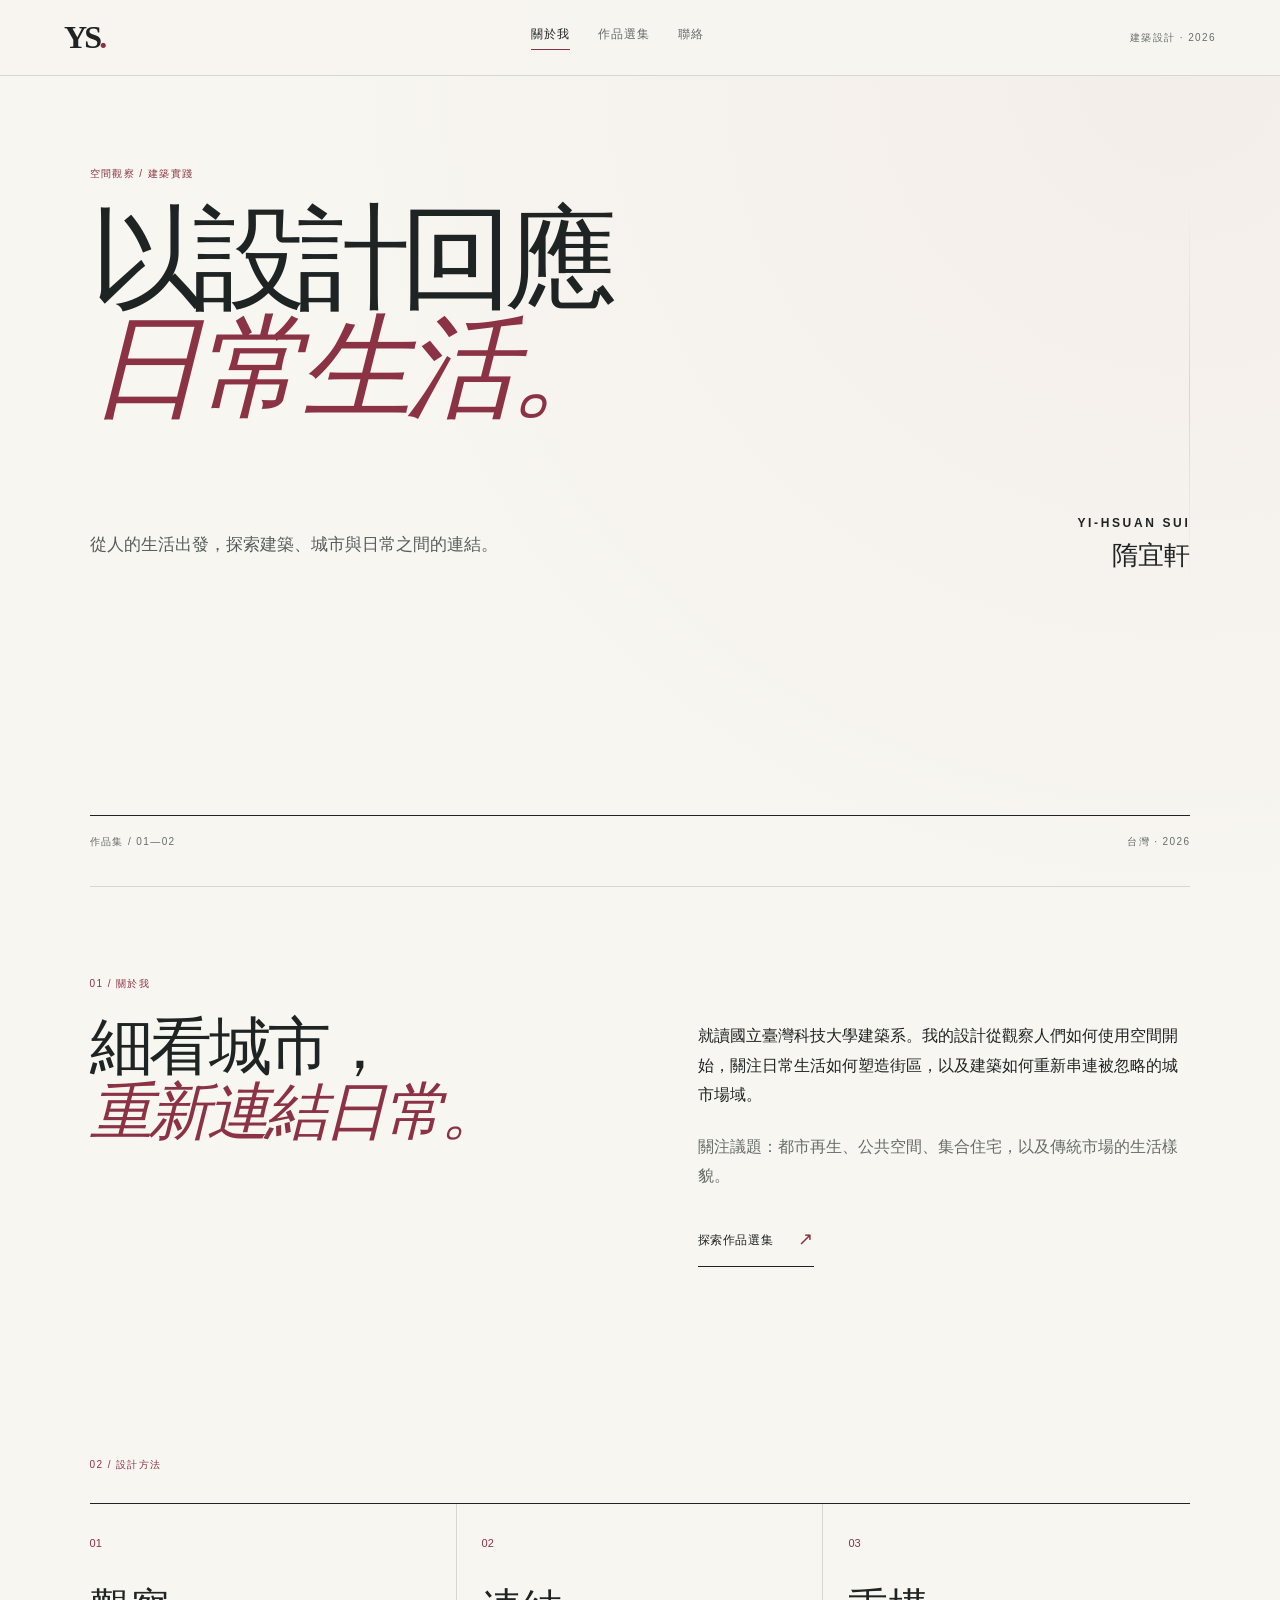
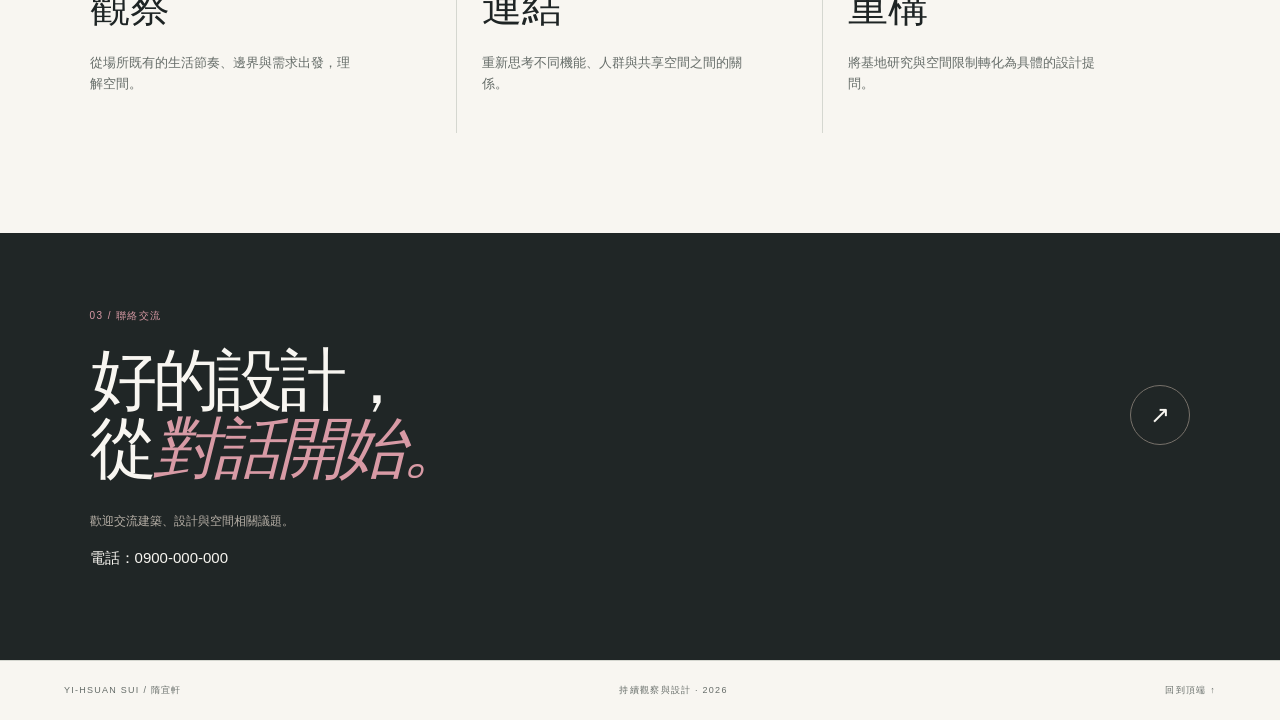
==== commit cc644cf0: "Remove featured project panel from homepage and renumber sections" ====
--- a/index.html
+++ b/index.html
@@ -44,31 +44,8 @@
       </div>
     </section>
 
-    <section class="feature section-wrap">
-      <div class="feature-top">
-        <p class="eyebrow">02 / 精選作品</p>
-        <span class="index-number">精選作品 — 01</span>
-      </div>
-      <div class="feature-panel">
-        <div class="feature-art" aria-hidden="true">
-          <div class="art-label art-label-top">建築 / 集體生活</div>
-          <div class="art-block block-a"></div><div class="art-block block-b"></div>
-          <div class="art-line line-a"></div><div class="art-line line-b"></div>
-          <div class="art-circle"></div>
-          <span class="art-title">COLLECTIVE<br>LIVING</span>
-          <span class="art-label art-label-bottom">市場 / 居住 / 工作</span>
-        </div>
-        <div class="feature-description">
-          <p class="eyebrow">畢業設計 · 進行中</p>
-          <h2 id="featured-title">城市縫合術</h2>
-          <p id="featured-summary">以台中東區新民市場為核心，整合市場、社會住宅與辦公空間，重新編織老城區的日常生活。</p>
-          <a class="text-link" href="works.html#collective-living">閱讀設計概念 <span>↗</span></a>
-        </div>
-      </div>
-    </section>
-
     <section class="principles section-wrap">
-      <p class="eyebrow">03 / 設計方法</p>
+      <p class="eyebrow">02 / 設計方法</p>
       <div class="principle-list">
         <article><span class="principle-no">01</span><h3>觀察</h3><p>從場所既有的生活節奏、邊界與需求出發，理解空間。</p></article>
         <article><span class="principle-no">02</span><h3>連結</h3><p>重新思考不同機能、人群與共享空間之間的關係。</p></article>
@@ -77,7 +54,7 @@
     </section>
 
     <section class="contact section-wrap" id="contact">
-      <p class="eyebrow">04 / 聯絡交流</p>
+      <p class="eyebrow">03 / 聯絡交流</p>
       <div class="contact-row"><h2>好的設計，<br>從<em>對話開始。</em></h2><a class="round-link" href="works.html" aria-label="查看作品選集">↗</a></div>
       <p class="muted">歡迎交流建築、設計與空間相關議題。</p>
       <p class="contact-phone">電話：<a href="tel:0900000000" id="contact-phone">0900-000-000</a></p>
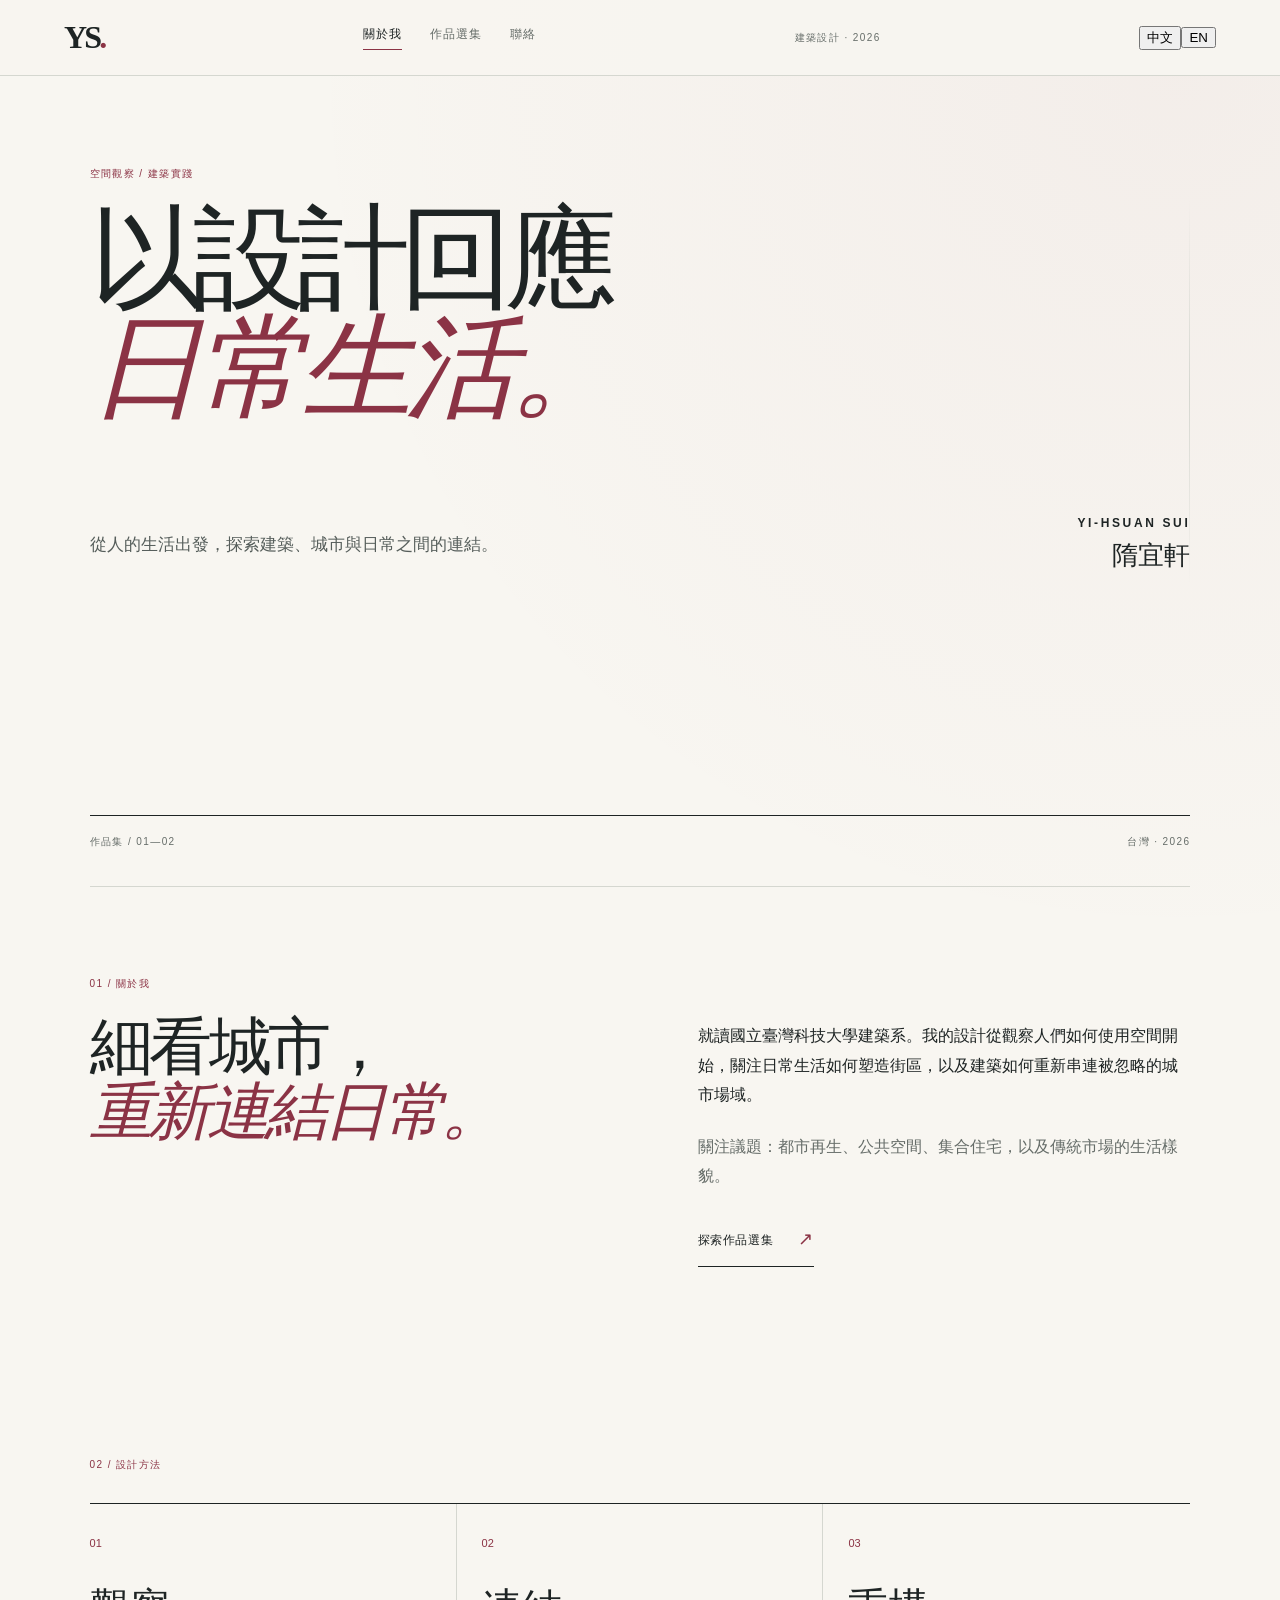
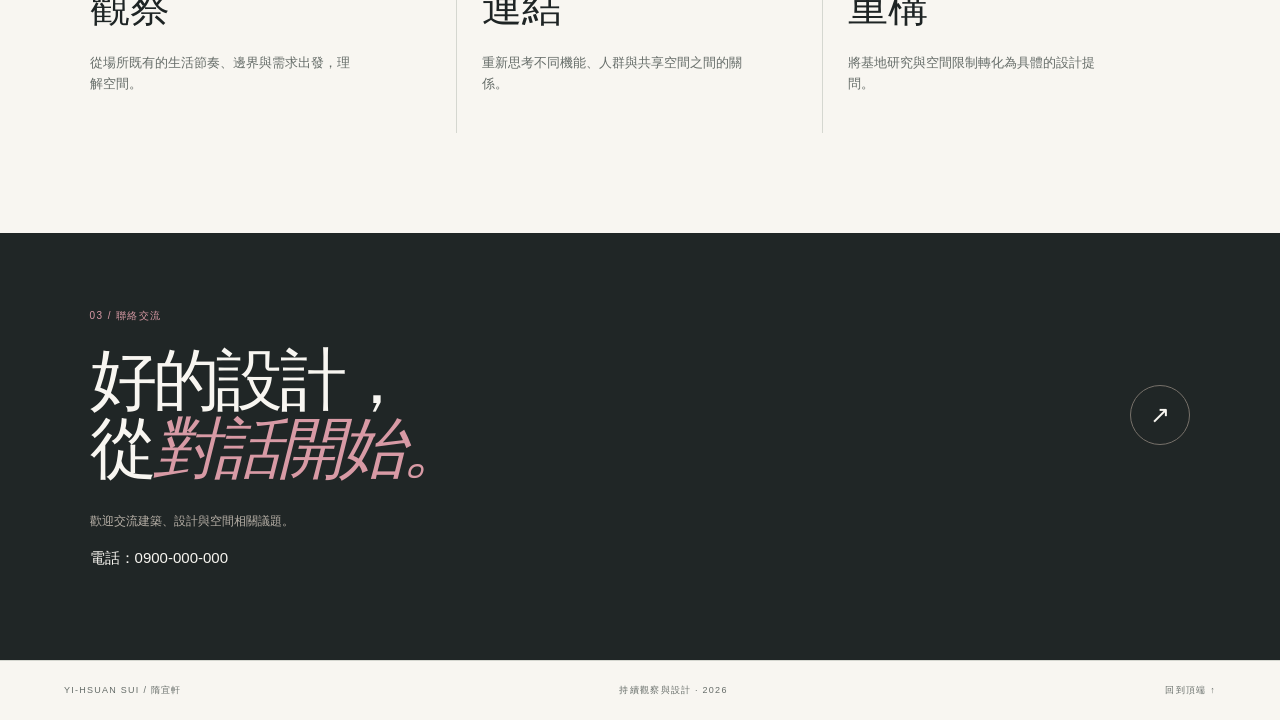
==== commit f79f0627: "Enable bilingual language switch on index.html" ====
--- a/index.html
+++ b/index.html
@@ -62,6 +62,7 @@
   </main>
 
   <footer class="site-footer"><span>YI-HSUAN SUI / 隋宜軒</span><span>持續觀察與設計 · 2026</span><a href="#top">回到頂端 ↑</a></footer>
-  <script src="script.js?v=20261026-2"></script>
+  <script src="i18n.js?v=20261027-bilingual"></script>
+  <script src="script.js?v=20261027-bilingual"></script>
 </body>
 </html>
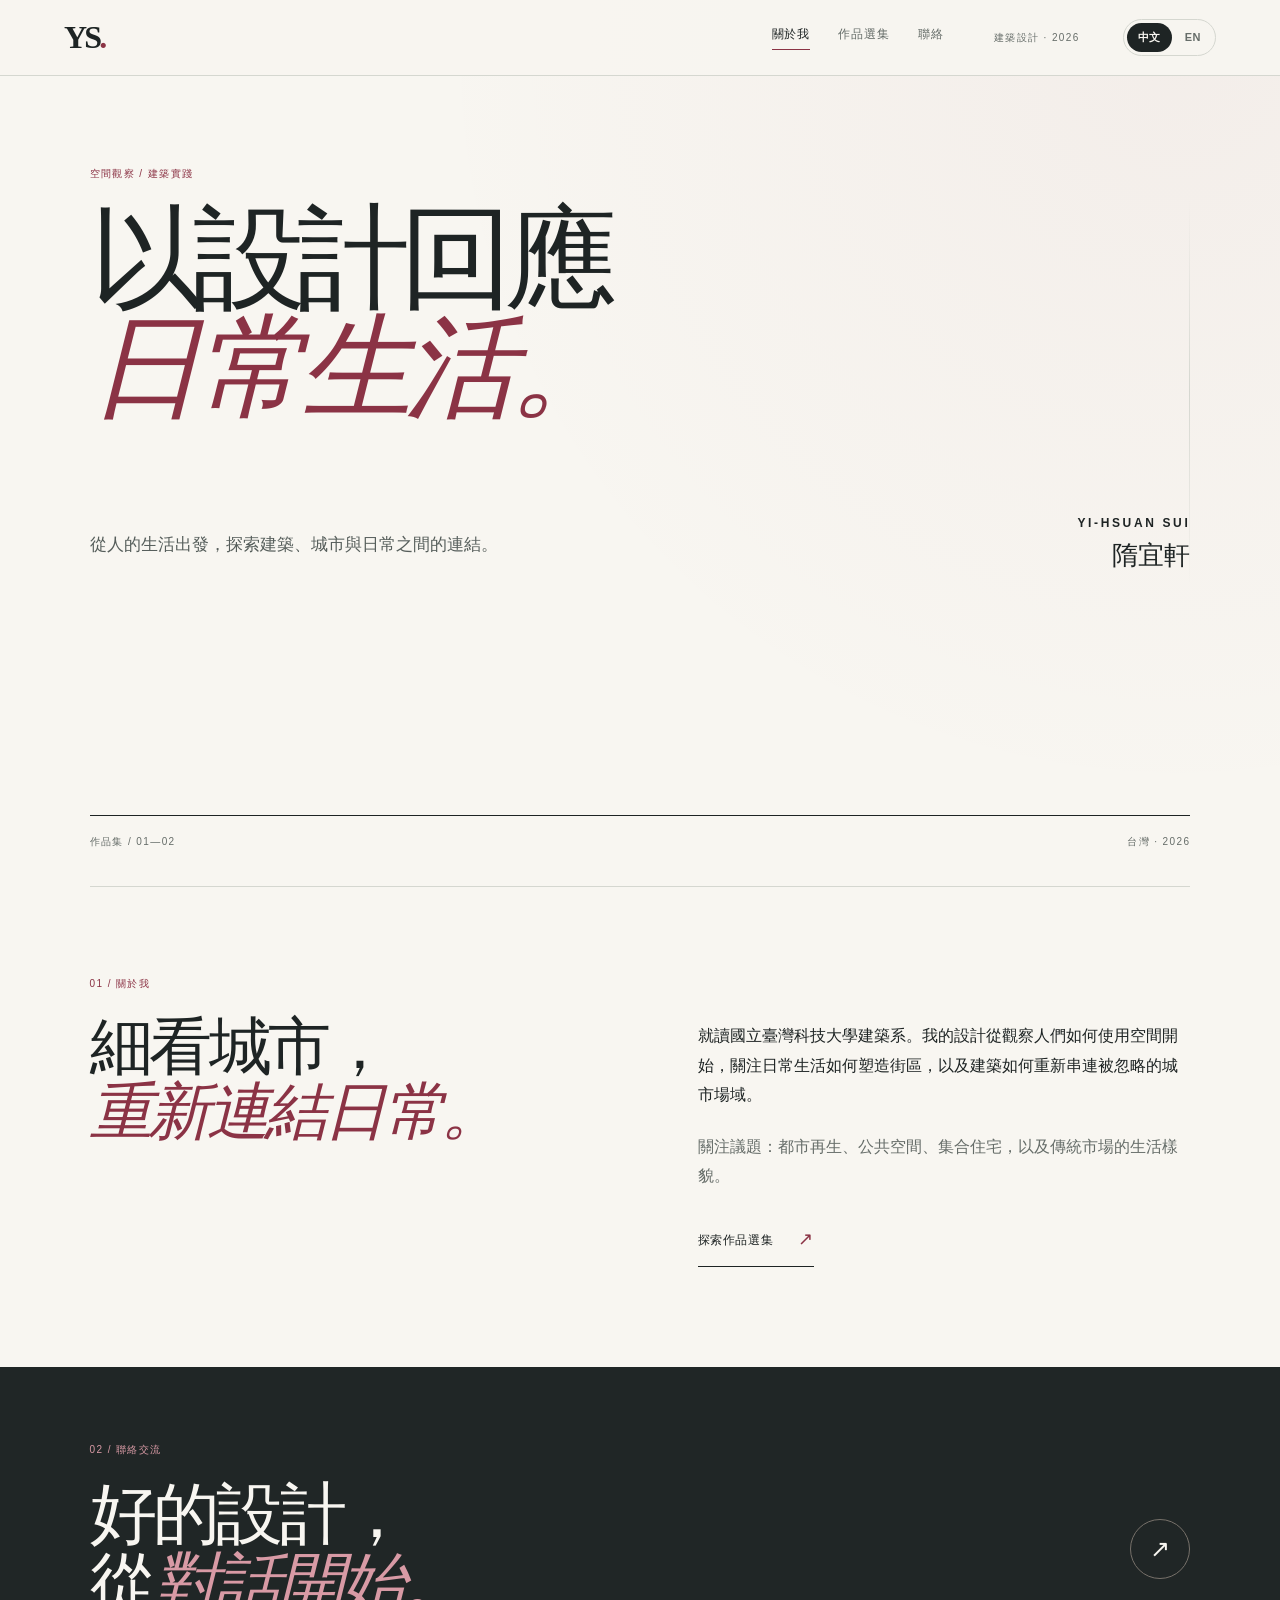
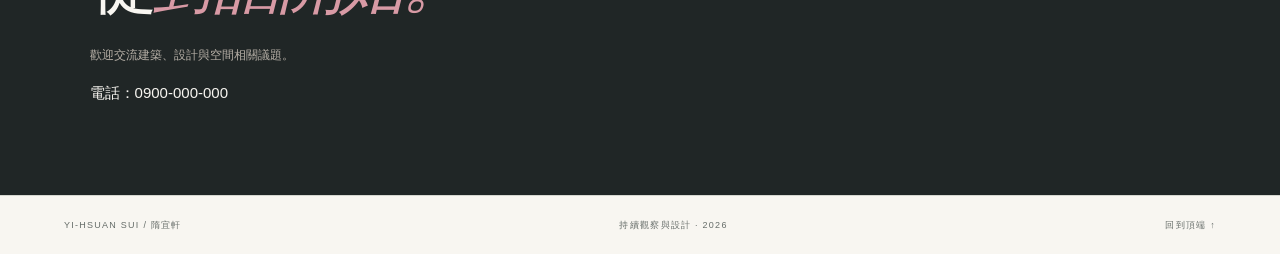
==== commit 87799aac: "Remove design approach section from homepage" ====
--- a/index.html
+++ b/index.html
@@ -44,17 +44,8 @@
       </div>
     </section>
 
-    <section class="principles section-wrap">
-      <p class="eyebrow">02 / 設計方法</p>
-      <div class="principle-list">
-        <article><span class="principle-no">01</span><h3>觀察</h3><p>從場所既有的生活節奏、邊界與需求出發，理解空間。</p></article>
-        <article><span class="principle-no">02</span><h3>連結</h3><p>重新思考不同機能、人群與共享空間之間的關係。</p></article>
-        <article><span class="principle-no">03</span><h3>重構</h3><p>將基地研究與空間限制轉化為具體的設計提問。</p></article>
-      </div>
-    </section>
-
     <section class="contact section-wrap" id="contact">
-      <p class="eyebrow">03 / 聯絡交流</p>
+      <p class="eyebrow">02 / 聯絡交流</p>
       <div class="contact-row"><h2>好的設計，<br>從<em>對話開始。</em></h2><a class="round-link" href="works.html" aria-label="查看作品選集">↗</a></div>
       <p class="muted">歡迎交流建築、設計與空間相關議題。</p>
       <p class="contact-phone">電話：<a href="tel:0900000000" id="contact-phone">0900-000-000</a></p>
--- a/styles.css
+++ b/styles.css
@@ -122,3 +122,19 @@
 .works-list .project-row{grid-template-columns:55px minmax(0,1fr);gap:clamp(16px,3vw,45px)}
 .works-list .project-row>div:nth-child(2){max-width:940px}
 @media(max-width:760px){.works-list .project-row{grid-template-columns:35px minmax(0,1fr);gap:12px}}
+
+
+/* Bilingual switch — compact editorial treatment */
+.site-header{justify-content:flex-start}
+.site-header nav{margin-left:auto}
+.site-header .header-note{margin-left:clamp(8px,2vw,30px)}
+.language-switch{display:inline-flex;align-items:center;gap:2px;margin-left:clamp(6px,1.5vw,22px);border:1px solid var(--line);border-radius:99px;padding:3px;white-space:nowrap;flex-shrink:0}
+.language-switch button{border:0;background:transparent;color:var(--muted);font:600 11px/1 var(--sans);letter-spacing:.04em;padding:9px 11px;border-radius:99px;cursor:pointer;transition:background .2s,color .2s}
+.language-switch button.selected{background:var(--ink);color:var(--paper)}
+.language-switch button:not(.selected):hover{color:var(--accent)}
+.language-switch button:focus-visible{outline:2px solid var(--accent);outline-offset:2px}
+html[lang="en"] .hero h1{font-size:clamp(58px,8.1vw,128px)}
+html[lang="en"] .intro-grid h2{font-size:clamp(36px,4.4vw,66px)}
+@media(max-width:900px){.site-header .header-note{display:none}}
+@media(max-width:760px){.site-header{gap:10px}.site-header nav{gap:12px;margin-left:auto}.language-switch{margin-left:0}.language-switch button{padding:8px 9px;font-size:10px}}
+@media(max-width:410px){.site-header{padding:14px 4vw}.site-header nav{gap:8px;font-size:9px}.wordmark{font-size:25px}.language-switch button{padding:7px 8px}}
